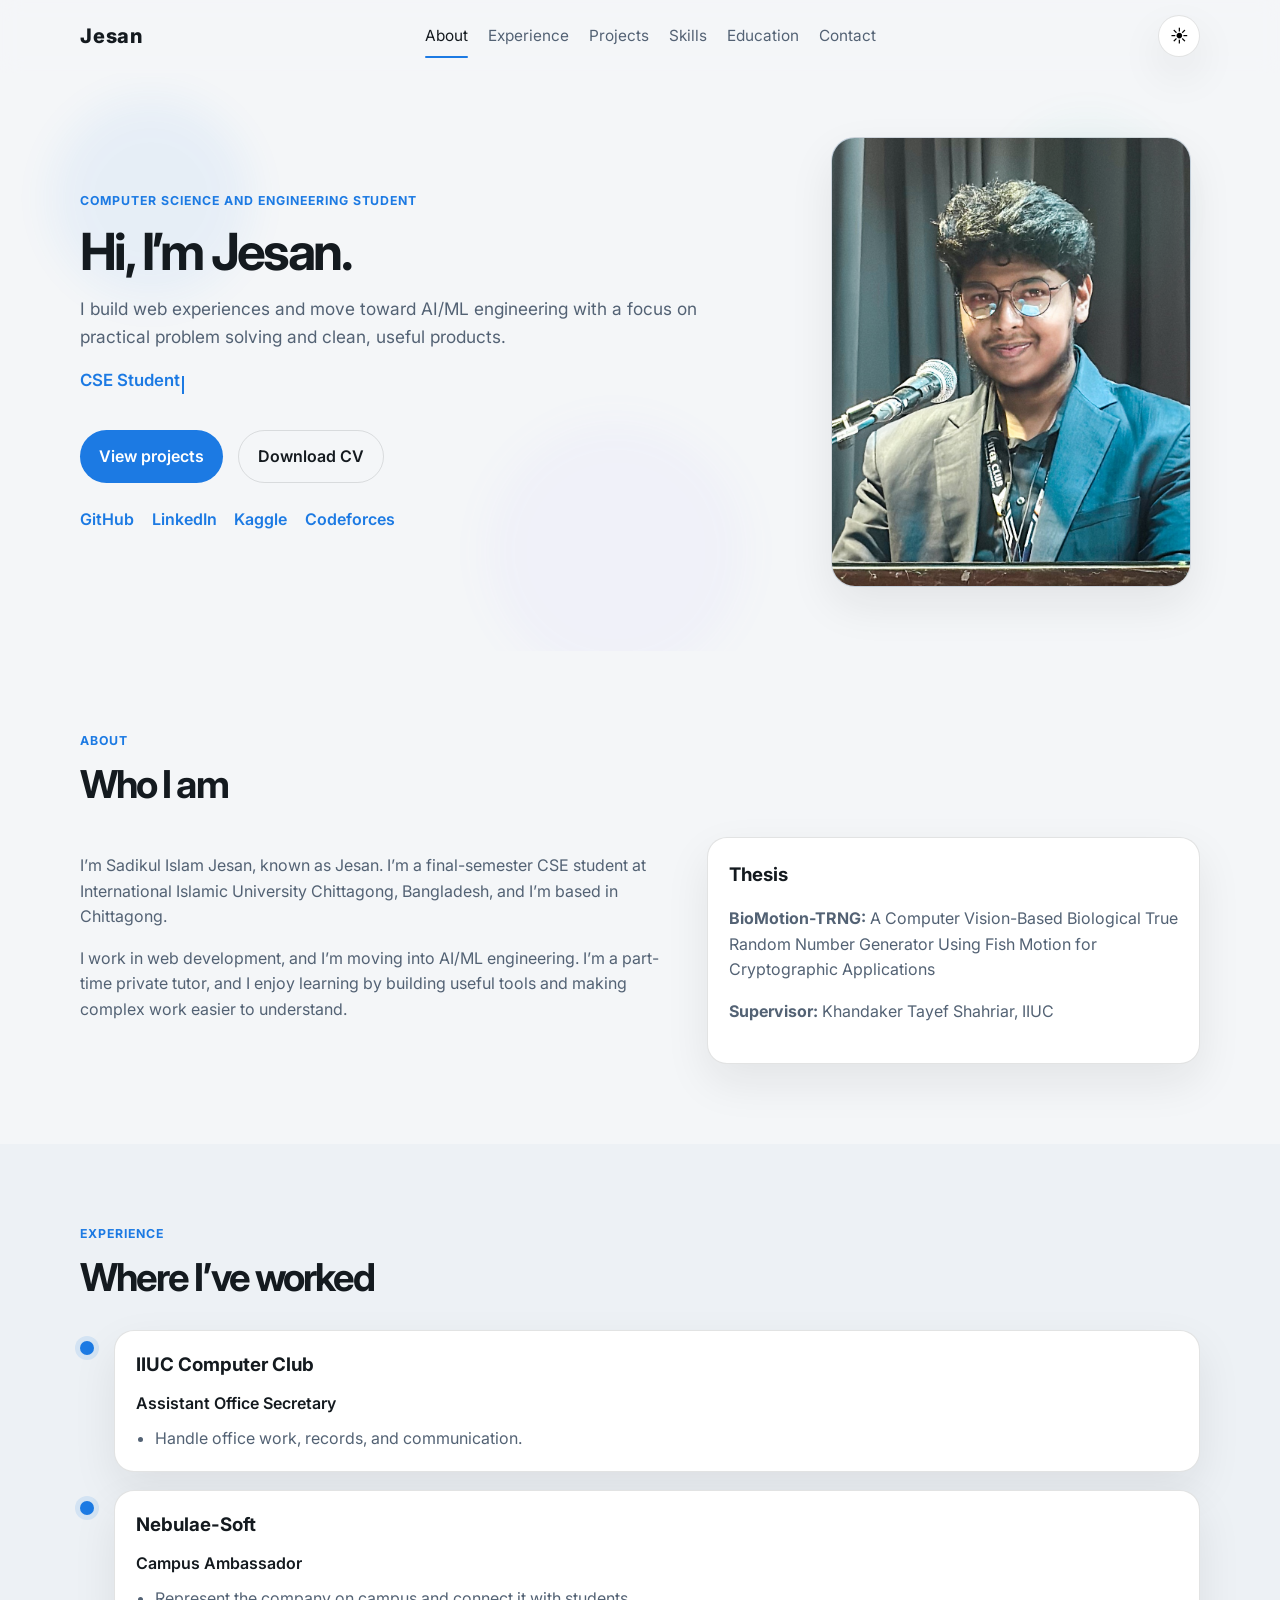
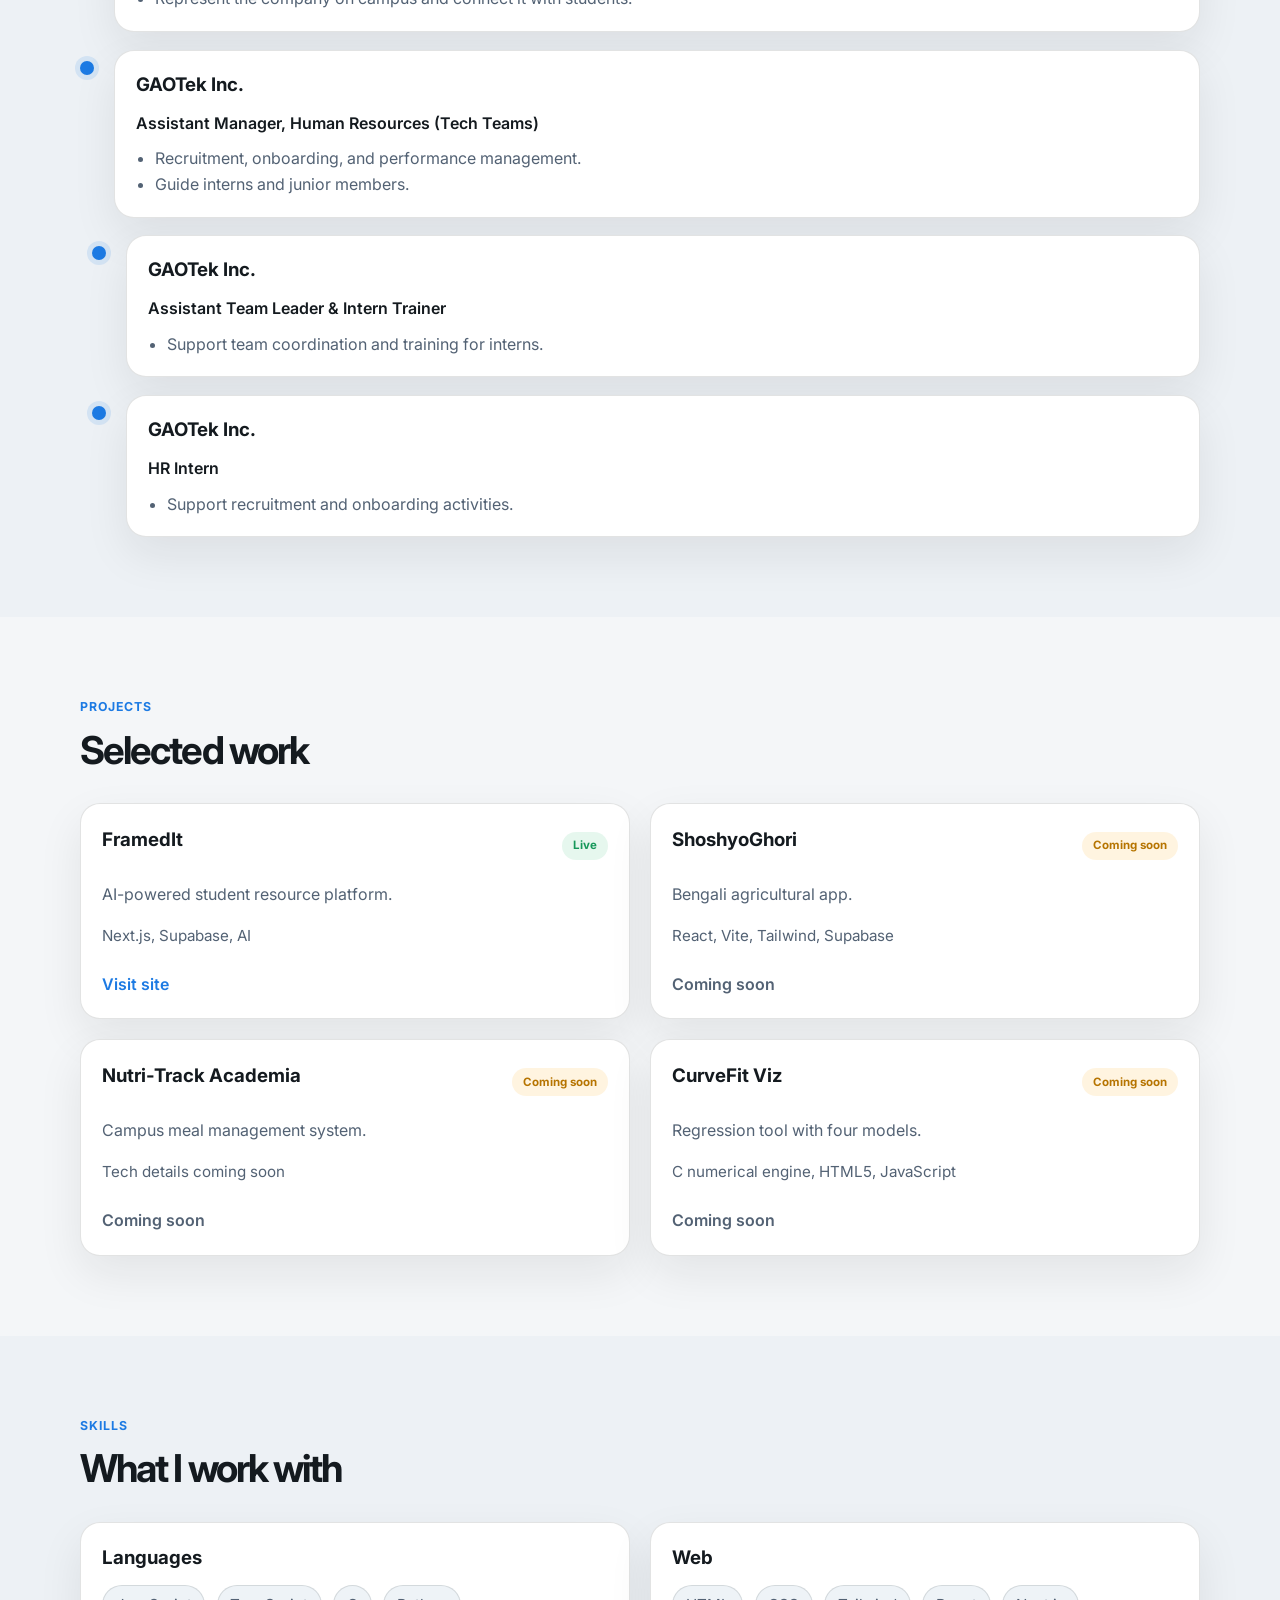
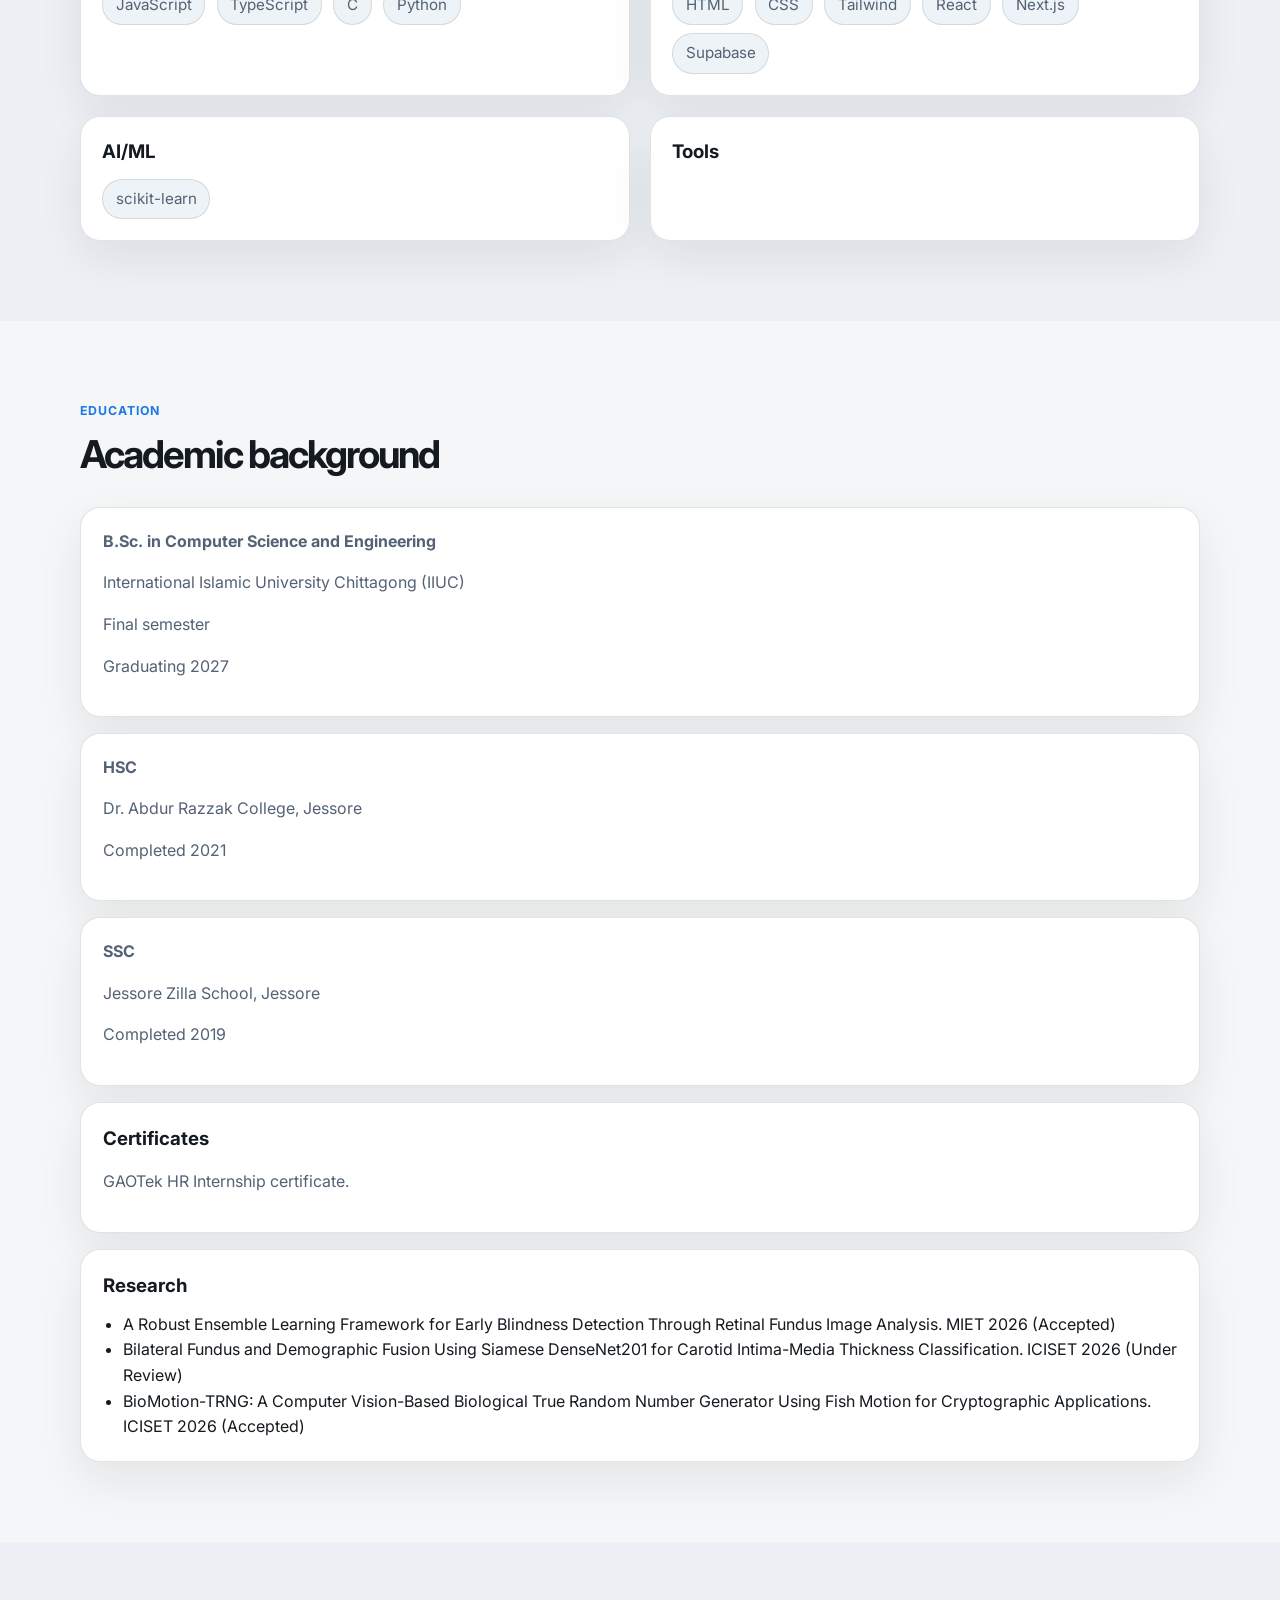
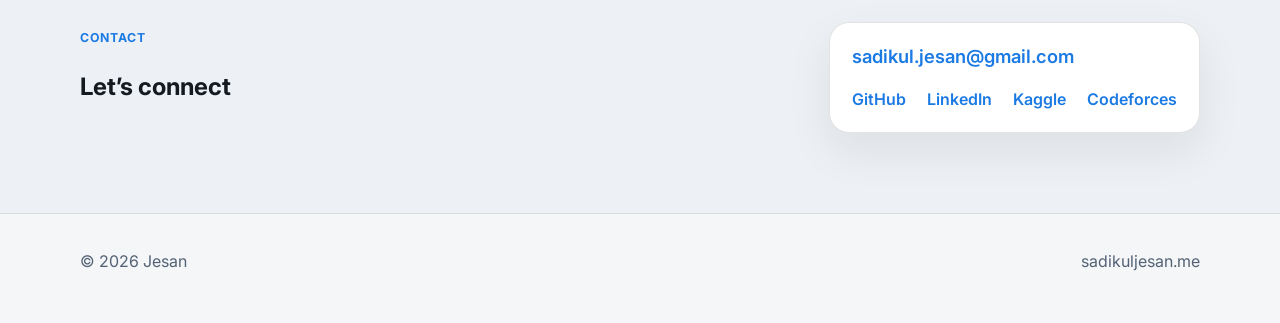
==== index.html @ a3da0c83 "Add animated personal portfolio Co-authored-by: Copilot <223556219+Copilot@users.noreply.github.com>" ====
<!DOCTYPE html>
<html lang="en">
  <head>
    <meta charset="UTF-8" />
    <meta name="viewport" content="width=device-width, initial-scale=1.0" />
    <title>Jesan | Portfolio</title>
    <meta
      name="description"
      content="Jesan is a final-semester Computer Science and Engineering student from IIUC, Bangladesh, focused on web development and AI/ML engineering."
    />
    <meta property="og:title" content="Jesan | Portfolio" />
    <meta
      property="og:description"
      content="Portfolio website for Jesan, a CSE student and aspiring AI/ML engineer."
    />
    <meta property="og:type" content="website" />
    <meta property="og:image" content="assets/profile.jpg" />
    <link rel="preconnect" href="https://fonts.googleapis.com" />
    <link rel="preconnect" href="https://fonts.gstatic.com" crossorigin />
    <link
      href="https://fonts.googleapis.com/css2?family=Inter:wght@400;500;600;700;800&display=swap"
      rel="stylesheet"
    />
    <link rel="stylesheet" href="styles.css" />
  </head>
  <body>
    <header class="site-header">
      <div class="container nav-wrap">
        <a class="brand" href="#hero" aria-label="Jesan home">Jesan</a>
        <nav class="site-nav" aria-label="Main navigation">
          <a class="nav-link" href="#about">About</a>
          <a class="nav-link" href="#experience">Experience</a>
          <a class="nav-link" href="#projects">Projects</a>
          <a class="nav-link" href="#skills">Skills</a>
          <a class="nav-link" href="#education">Education</a>
          <a class="nav-link" href="#contact">Contact</a>
        </nav>
        <button class="theme-toggle" type="button" aria-label="Toggle dark mode">
          <span class="toggle-icon" aria-hidden="true">☀️</span>
        </button>
      </div>
    </header>

    <main>
      <section id="hero" class="hero section reveal-section">
        <div class="floating-orb orb-1" aria-hidden="true"></div>
        <div class="floating-orb orb-2" aria-hidden="true"></div>
        <div class="floating-orb orb-3" aria-hidden="true"></div>
        <div class="container hero-grid">
          <div class="hero-copy reveal">
            <p class="eyebrow">Computer Science and Engineering Student</p>
            <h1 class="hero-name">Hi, I’m Jesan.</h1>
            <p class="intro">
              I build web experiences and move toward AI/ML engineering with a focus on
              practical problem solving and clean, useful products.
            </p>
            <p class="tagline" aria-live="polite">
              <span class="typing-text"></span>
            </p>
            <div class="hero-actions">
              <a class="button primary" href="#projects">View projects</a>
              <a class="button secondary" href="assets/cv.pdf" target="_blank" rel="noreferrer">Download CV</a>
            </div>
            <ul class="social-links" aria-label="Social media links">
              <li><a href="https://github.com/SJesan" target="_blank" rel="noreferrer">GitHub</a></li>
              <li><a href="https://linkedin.com/in/sadikul-islam-jesan" target="_blank" rel="noreferrer">LinkedIn</a></li>
              <li><a href="https://kaggle.com/sjesan" target="_blank" rel="noreferrer">Kaggle</a></li>
              <li><a href="https://codeforces.com/profile/Sadikul_Jesan" target="_blank" rel="noreferrer">Codeforces</a></li>
            </ul>
          </div>

          <div class="hero-visual">
            <div class="photo-frame">
              <img src="assets/profile.jpg" alt="Portrait of Jesan" />
            </div>
          </div>
        </div>
      </section>

      <section id="about" class="section reveal-section">
        <div class="container">
          <div class="section-heading reveal">
            <p class="eyebrow">About</p>
            <h2>Who I am</h2>
          </div>

          <div class="about-grid reveal">
            <div>
              <p>
                I’m Sadikul Islam Jesan, known as Jesan. I’m a final-semester CSE student at
                International Islamic University Chittagong, Bangladesh, and I’m based in
                Chittagong.
              </p>
              <p>
                I work in web development, and I’m moving into AI/ML engineering. I’m a
                part-time private tutor, and I enjoy learning by building useful tools and
                making complex work easier to understand.
              </p>
            </div>

            <div class="info-card">
              <h3>Thesis</h3>
              <p>
                <strong>BioMotion-TRNG:</strong> A Computer Vision-Based Biological True Random
                Number Generator Using Fish Motion for Cryptographic Applications
              </p>
              <p>
                <strong>Supervisor:</strong> Khandaker Tayef Shahriar, IIUC
              </p>
            </div>
          </div>
        </div>
      </section>

      <section id="experience" class="section alt-section reveal-section">
        <div class="container">
          <div class="section-heading reveal">
            <p class="eyebrow">Experience</p>
            <h2>Where I’ve worked</h2>
          </div>

          <div class="timeline reveal">
            <article class="timeline-item reveal-card">
              <div class="timeline-bullet" aria-hidden="true"></div>
              <div class="timeline-content">
                <h3>IIUC Computer Club</h3>
                <p class="role">Assistant Office Secretary</p>
                <ul>
                  <li>Handle office work, records, and communication.</li>
                </ul>
              </div>
            </article>

            <article class="timeline-item reveal-card">
              <div class="timeline-bullet" aria-hidden="true"></div>
              <div class="timeline-content">
                <h3>Nebulae-Soft</h3>
                <p class="role">Campus Ambassador</p>
                <ul>
                  <li>Represent the company on campus and connect it with students.</li>
                </ul>
              </div>
            </article>

            <article class="timeline-item reveal-card">
              <div class="timeline-bullet" aria-hidden="true"></div>
              <div class="timeline-content">
                <h3>GAOTek Inc.</h3>
                <p class="role">Assistant Manager, Human Resources (Tech Teams)</p>
                <ul>
                  <li>Recruitment, onboarding, and performance management.</li>
                  <li>Guide interns and junior members.</li>
                </ul>
              </div>
            </article>

            <article class="timeline-item smaller-margin reveal-card">
              <div class="timeline-bullet" aria-hidden="true"></div>
              <div class="timeline-content">
                <h3>GAOTek Inc.</h3>
                <p class="role">Assistant Team Leader &amp; Intern Trainer</p>
                <ul>
                  <li>Support team coordination and training for interns.</li>
                </ul>
              </div>
            </article>

            <article class="timeline-item smaller-margin reveal-card">
              <div class="timeline-bullet" aria-hidden="true"></div>
              <div class="timeline-content">
                <h3>GAOTek Inc.</h3>
                <p class="role">HR Intern</p>
                <ul>
                  <li>Support recruitment and onboarding activities.</li>
                </ul>
              </div>
            </article>
          </div>
        </div>
      </section>

      <section id="projects" class="section reveal-section">
        <div class="container">
          <div class="section-heading reveal">
            <p class="eyebrow">Projects</p>
            <h2>Selected work</h2>
          </div>

          <div class="project-grid reveal">
            <article class="project-card reveal-card">
              <div class="project-header">
                <h3>FramedIt</h3>
                <span class="status live">Live</span>
              </div>
              <p>AI-powered student resource platform.</p>
              <p class="project-tech">Next.js, Supabase, AI</p>
              <a class="project-link" href="https://framedit.tech" target="_blank" rel="noreferrer">Visit site</a>
            </article>

            <article class="project-card reveal-card">
              <div class="project-header">
                <h3>ShoshyoGhori</h3>
                <span class="status coming">Coming soon</span>
              </div>
              <p>Bengali agricultural app.</p>
              <p class="project-tech">React, Vite, Tailwind, Supabase</p>
              <span class="project-link muted">Coming soon</span>
            </article>

            <article class="project-card reveal-card">
              <div class="project-header">
                <h3>Nutri-Track Academia</h3>
                <span class="status coming">Coming soon</span>
              </div>
              <p>Campus meal management system.</p>
              <p class="project-tech">Tech details coming soon</p>
              <span class="project-link muted">Coming soon</span>
            </article>

            <article class="project-card reveal-card">
              <div class="project-header">
                <h3>CurveFit Viz</h3>
                <span class="status coming">Coming soon</span>
              </div>
              <p>Regression tool with four models.</p>
              <p class="project-tech">C numerical engine, HTML5, JavaScript</p>
              <span class="project-link muted">Coming soon</span>
            </article>
          </div>
        </div>
      </section>

      <section id="skills" class="section alt-section reveal-section">
        <div class="container">
          <div class="section-heading reveal">
            <p class="eyebrow">Skills</p>
            <h2>What I work with</h2>
          </div>

          <div class="skills-grid reveal">
            <div class="skill-group reveal-card">
              <h3>Languages</h3>
              <ul>
                <li class="skill-tag">JavaScript</li>
                <li class="skill-tag">TypeScript</li>
                <li class="skill-tag">C</li>
                <li class="skill-tag">Python</li>
              </ul>
            </div>

            <div class="skill-group reveal-card">
              <h3>Web</h3>
              <ul>
                <li class="skill-tag">HTML</li>
                <li class="skill-tag">CSS</li>
                <li class="skill-tag">Tailwind</li>
                <li class="skill-tag">React</li>
                <li class="skill-tag">Next.js</li>
                <li class="skill-tag">Supabase</li>
              </ul>
            </div>

            <div class="skill-group reveal-card">
              <h3>AI/ML</h3>
              <ul>
                <li class="skill-tag">scikit-learn</li>
                <li class="skill-tag">Gemini API</li>
                <li class="skill-tag">Jupyter</li>
              </ul>
            </div>

            <div class="skill-group reveal-card">
              <h3>Tools</h3>
              <ul>
                <li class="skill-tag">Git</li>
                <li class="skill-tag">GitHub</li>
                <li class="skill-tag">VS Code</li>
                <li class="skill-tag">Cisco Packet Tracer</li>
              </ul>
            </div>
          </div>
        </div>
      </section>

      <section id="education" class="section reveal-section">
        <div class="container">
          <div class="section-heading reveal">
            <p class="eyebrow">Education</p>
            <h2>Academic background</h2>
          </div>

          <div class="education-stack reveal">
            <div class="education-card reveal-card">
              <p class="degree">B.Sc. in Computer Science and Engineering</p>
              <p>International Islamic University Chittagong (IIUC)</p>
              <p>Final semester</p>
              <p>Graduating 2027</p>
            </div>

            <div class="education-card reveal-card">
              <p class="degree">HSC</p>
              <p>Dr. Abdur Razzak College, Jessore</p>
              <p>Completed 2021</p>
            </div>

            <div class="education-card reveal-card">
              <p class="degree">SSC</p>
              <p>Jessore Zilla School, Jessore</p>
              <p>Completed 2019</p>
            </div>

            <div class="education-card reveal-card">
              <h3>Certificates</h3>
              <p>GAOTek HR Internship certificate.</p>
            </div>

            <div class="education-card reveal-card">
              <h3>Research</h3>
              <ul class="research-list">
                <li>A Robust Ensemble Learning Framework for Early Blindness Detection Through Retinal Fundus Image Analysis. MIET 2026 (Accepted)</li>
                <li>Bilateral Fundus and Demographic Fusion Using Siamese DenseNet201 for Carotid Intima-Media Thickness Classification. ICISET 2026 (Under Review)</li>
                <li>BioMotion-TRNG: A Computer Vision-Based Biological True Random Number Generator Using Fish Motion for Cryptographic Applications. ICISET 2026 (Accepted)</li>
              </ul>
            </div>
          </div>
        </div>
      </section>

      <section id="contact" class="section contact-section alt-section reveal-section">
        <div class="container contact-wrap reveal">
          <div>
            <p class="eyebrow">Contact</p>
            <h2>Let’s connect</h2>
          </div>

          <div class="contact-box reveal-card">
            <a href="mailto:sadikul.jesan@gmail.com">sadikul.jesan@gmail.com</a>
            <div class="contact-links">
              <a href="https://github.com/SJesan" target="_blank" rel="noreferrer">GitHub</a>
              <a href="https://linkedin.com/in/sadikul-islam-jesan" target="_blank" rel="noreferrer">LinkedIn</a>
              <a href="https://kaggle.com/sjesan" target="_blank" rel="noreferrer">Kaggle</a>
              <a href="https://codeforces.com/profile/Sadikul_Jesan" target="_blank" rel="noreferrer">Codeforces</a>
            </div>
          </div>
        </div>
      </section>
    </main>

    <footer class="site-footer">
      <div class="container footer-wrap">
        <p>© <span id="year"></span> Jesan</p>
        <a href="https://sadikuljesan.me" target="_blank" rel="noreferrer">sadikuljesan.me</a>
      </div>
    </footer>

    <script src="script.js"></script>
  </body>
</html>
---- styles.css ----
:root {
  color-scheme: light;
  --bg: #f4f6f8;
  --bg-alt: #edf1f5;
  --panel: #ffffff;
  --panel-strong: #eef3f7;
  --text: #141a1f;
  --muted: #536274;
  --border: rgba(20, 26, 31, 0.12);
  --accent: #1c7ae3;
  --accent-strong: #1458b5;
  --shadow: 0 18px 45px rgba(20, 26, 31, 0.08);
}

body.dark {
  color-scheme: dark;
  --bg: #0d1117;
  --bg-alt: #121a24;
  --panel: #141d2a;
  --panel-strong: #1a2635;
  --text: #edf3f8;
  --muted: #9aa8b7;
  --border: rgba(237, 243, 248, 0.1);
  --accent: #7ab6ff;
  --accent-strong: #9ac8ff;
  --shadow: 0 20px 45px rgba(0, 0, 0, 0.32);
}

* {
  box-sizing: border-box;
}

html {
  scroll-behavior: smooth;
}

body {
  margin: 0;
  font-family: "Inter", sans-serif;
  background: var(--bg);
  color: var(--text);
  line-height: 1.6;
  opacity: 0;
  transition: background-color 0.25s ease, color 0.25s ease, opacity 0.4s ease;
}

body.loaded {
  opacity: 1;
}

a {
  color: inherit;
  text-decoration: none;
}

img {
  max-width: 100%;
  display: block;
}

button {
  font: inherit;
}

.container {
  width: min(1120px, calc(100% - 2rem));
  margin: 0 auto;
}

.section {
  padding: 5rem 0;
}

.alt-section {
  background: var(--bg-alt);
}

.site-header {
  position: sticky;
  top: 0;
  z-index: 20;
  background: rgba(244, 246, 248, 0.72);
  backdrop-filter: blur(10px);
  border-bottom: 1px solid transparent;
  transition: background-color 0.25s ease, box-shadow 0.25s ease, border-color 0.25s ease;
}

.site-header.scrolled {
  background: rgba(244, 246, 248, 0.85);
  border-color: var(--border);
  box-shadow: 0 10px 22px rgba(20, 26, 31, 0.06);
}

body.dark .site-header {
  background: rgba(13, 17, 23, 0.72);
}

body.dark .site-header.scrolled {
  background: rgba(13, 17, 23, 0.88);
  box-shadow: 0 10px 22px rgba(0, 0, 0, 0.2);
}

.nav-wrap {
  display: flex;
  align-items: center;
  justify-content: space-between;
  min-height: 72px;
  gap: 1rem;
}

.brand {
  font-size: 1.25rem;
  font-weight: 800;
  letter-spacing: 0.04em;
}

.site-nav {
  display: flex;
  align-items: center;
  gap: 1.25rem;
  font-size: 0.96rem;
  color: var(--muted);
}

.nav-link {
  position: relative;
  transition: color 0.2s ease, transform 0.2s ease;
}

.nav-link:hover,
.nav-link:focus-visible,
.nav-link.active {
  color: var(--text);
}

.nav-link.active::after {
  content: "";
  position: absolute;
  left: 0;
  right: 0;
  bottom: -0.6rem;
  height: 2px;
  background: var(--accent);
  border-radius: 999px;
}

.theme-toggle {
  width: 42px;
  height: 42px;
  border: 1px solid var(--border);
  background: var(--panel);
  border-radius: 50%;
  cursor: pointer;
  display: inline-flex;
  align-items: center;
  justify-content: center;
  box-shadow: var(--shadow);
}

.toggle-icon {
  font-size: 1.1rem;
}

.hero {
  position: relative;
  overflow: hidden;
  padding-top: 4rem;
  padding-bottom: 4rem;
}

.hero-grid {
  display: grid;
  grid-template-columns: 1.3fr 0.7fr;
  gap: 2.5rem;
  align-items: center;
}

.eyebrow {
  margin: 0 0 0.75rem;
  color: var(--accent);
  text-transform: uppercase;
  letter-spacing: 0.08em;
  font-weight: 700;
  font-size: 0.77rem;
}

.hero h1,
.section-heading h2 {
  margin: 0;
  line-height: 1.1;
}

.hero-name {
  font-size: clamp(2.6rem, 4vw, 4.8rem);
  letter-spacing: -0.05em;
  animation: fadeUp 0.7s ease both;
}

.intro {
  max-width: 42rem;
  margin-top: 1rem;
  margin-bottom: 0;
  font-size: 1.08rem;
  color: var(--muted);
  animation: fadeUp 0.7s ease 0.1s both;
}

.tagline {
  min-height: 2.2rem;
  margin: 1rem 0 0;
  font-size: 1.05rem;
  font-weight: 600;
  color: var(--accent);
  opacity: 0;
  animation: fadeUp 0.7s ease 0.2s both;
}

.typing-text {
  display: inline-block;
  min-width: 1px;
}

.typing-text::after {
  content: "";
  display: inline-block;
  width: 2px;
  height: 1.05em;
  margin-left: 0.15rem;
  vertical-align: bottom;
  background: var(--accent);
  animation: blink 0.8s steps(1) infinite;
}

.hero-actions {
  margin-top: 1.75rem;
  display: flex;
  flex-wrap: wrap;
  gap: 0.9rem;
}

.button {
  display: inline-flex;
  align-items: center;
  justify-content: center;
  min-height: 46px;
  padding: 0.8rem 1.2rem;
  border-radius: 999px;
  font-weight: 600;
  transition: transform 0.2s ease, background-color 0.2s ease, border-color 0.2s ease, box-shadow 0.2s ease;
}

.button:hover,
.button:focus-visible,
.project-link:hover,
.project-link:focus-visible,
.contact-box a:hover,
.contact-box a:focus-visible,
.social-links a:hover,
.social-links a:focus-visible,
.nav-link:hover,
.nav-link:focus-visible {
  transform: translateY(-1px);
}

.button.primary {
  background: var(--accent);
  color: #fff;
}

.button.primary:hover,
.button.primary:focus-visible {
  background: var(--accent-strong);
}

.button.secondary {
  background: transparent;
  border: 1px solid var(--border);
  color: var(--text);
}

.social-links {
  list-style: none;
  padding: 0;
  margin: 1.5rem 0 0;
  display: flex;
  flex-wrap: wrap;
  gap: 0.8rem 1.1rem;
  color: var(--muted);
}

.social-links a,
.contact-box a,
.contact-links a,
.project-link {
  color: var(--accent);
  font-weight: 600;
  transition: transform 0.2s ease, opacity 0.2s ease, color 0.2s ease;
}

.hero-visual {
  display: flex;
  justify-content: center;
}

.photo-frame {
  width: min(100%, 360px);
  aspect-ratio: 4 / 5;
  border-radius: 24px;
  background: linear-gradient(135deg, rgba(28, 122, 227, 0.12), rgba(28, 122, 227, 0.02));
  border: 1px solid var(--border);
  box-shadow: var(--shadow);
  overflow: hidden;
}

.photo-frame img {
  width: 100%;
  height: 100%;
  object-fit: cover;
}

.section-heading {
  margin-bottom: 2rem;
}

.section-heading h2 {
  font-size: clamp(2rem, 3vw, 3rem);
  letter-spacing: -0.05em;
}

.reveal,
.reveal-card,
.reveal-section {
  opacity: 0;
  transform: translateY(22px);
  transition: opacity 0.6s ease, transform 0.6s ease;
}

.reveal.visible,
.reveal-card.visible,
.reveal-section.visible {
  opacity: 1;
  transform: translateY(0);
}

.reveal-card {
  transition-delay: 0.06s;
}

.project-card.reveal-card {
  transition-delay: 0.1s;
}

.about-grid {
  display: grid;
  grid-template-columns: 1.1fr 0.9fr;
  gap: 1.5rem;
}

.about-grid p,
.info-card p,
.education-card p,
.project-card p,
.timeline-content li,
.skill-group li {
  color: var(--muted);
}

.info-card,
.education-card,
.project-card,
.skill-group,
.timeline-content,
.contact-box {
  background: var(--panel);
  border: 1px solid var(--border);
  border-radius: 20px;
  box-shadow: var(--shadow);
}

.info-card {
  padding: 1.4rem 1.3rem;
}

.info-card h3,
.education-card h3,
.skill-group h3,
.project-header h3,
.timeline-content h3 {
  margin-top: 0;
  margin-bottom: 0.7rem;
}

.timeline {
  display: grid;
  gap: 1.1rem;
}

.timeline-item {
  display: grid;
  grid-template-columns: 18px 1fr;
  gap: 1rem;
  align-items: flex-start;
}

.timeline-item.smaller-margin {
  margin-left: 0.75rem;
}

.timeline-bullet {
  width: 14px;
  height: 14px;
  border-radius: 50%;
  background: var(--accent);
  margin-top: 0.7rem;
  box-shadow: 0 0 0 5px rgba(28, 122, 227, 0.12);
}

.timeline-content {
  padding: 1.2rem 1.3rem;
}

.role {
  margin: 0 0 0.6rem;
  font-weight: 600;
  color: var(--text);
}

.timeline-content ul,
.research-list,
.skill-group ul {
  margin: 0;
  padding-left: 1.2rem;
}

.project-grid,
.skills-grid {
  display: grid;
  grid-template-columns: repeat(2, minmax(0, 1fr));
  gap: 1.25rem;
}

.project-card {
  padding: 1.3rem;
  transition: transform 0.25s ease, box-shadow 0.25s ease, border-color 0.25s ease;
}

.project-card:hover,
.project-card:focus-within {
  transform: translateY(-6px);
  box-shadow: 0 18px 36px rgba(20, 26, 31, 0.11);
}

.project-header {
  display: flex;
  align-items: center;
  justify-content: space-between;
  gap: 0.8rem;
}

.status {
  display: inline-flex;
  align-items: center;
  justify-content: center;
  min-height: 28px;
  padding: 0.25rem 0.7rem;
  border-radius: 999px;
  font-size: 0.72rem;
  font-weight: 700;
}

.status.live {
  background: rgba(48, 184, 119, 0.12);
  color: #16985a;
}

.status.coming {
  background: rgba(255, 165, 0, 0.12);
  color: #b67400;
}

.project-tech {
  margin: 0.75rem 0 1rem;
  font-size: 0.95rem;
}

.project-link,
.project-link.muted {
  display: inline-flex;
  margin-top: 0.5rem;
}

.project-link.muted {
  color: var(--muted);
}

.skill-group {
  padding: 1.3rem;
}

.skill-group ul {
  display: flex;
  flex-wrap: wrap;
  gap: 0.5rem 0.7rem;
  list-style: none;
  padding-left: 0;
}

.skill-group li {
  background: var(--panel-strong);
  border: 1px solid var(--border);
  border-radius: 999px;
  padding: 0.45rem 0.8rem;
  font-size: 0.95rem;
}

.skill-tag {
  opacity: 0;
  transform: translateY(12px) scale(0.98);
  transition: opacity 0.35s ease, transform 0.35s ease;
}

.skill-tag.visible {
  opacity: 1;
  transform: translateY(0) scale(1);
}

.education-stack {
  display: grid;
  gap: 1rem;
}

.education-card {
  padding: 1.3rem 1.4rem;
}

.degree {
  margin-top: 0;
  margin-bottom: 0.45rem;
  font-weight: 700;
  color: var(--text);
}

.contact-wrap {
  display: flex;
  align-items: center;
  justify-content: space-between;
  gap: 1.5rem;
  flex-wrap: wrap;
}

.contact-box {
  padding: 1.2rem 1.4rem;
  display: grid;
  gap: 1rem;
}

.contact-box > a {
  font-size: 1.15rem;
}

.contact-links {
  display: flex;
  flex-wrap: wrap;
  gap: 0.8rem 1.3rem;
}

.floating-orb {
  position: absolute;
  border-radius: 50%;
  filter: blur(20px);
  opacity: 0.35;
  pointer-events: none;
  animation: float 12s ease-in-out infinite alternate;
}

.orb-1 {
  width: 200px;
  height: 200px;
  background: rgba(28, 122, 227, 0.18);
  top: 25px;
  left: 4%;
}

.orb-2 {
  width: 180px;
  height: 180px;
  background: rgba(37, 182, 153, 0.14);
  right: 8%;
  top: 8%;
  animation-delay: 1.4s;
}

.orb-3 {
  width: 260px;
  height: 260px;
  background: rgba(142, 120, 255, 0.12);
  bottom: -30px;
  left: 38%;
  animation-delay: 0.8s;
}

.site-footer {
  border-top: 1px solid var(--border);
  padding: 1.2rem 0 2rem;
}

.footer-wrap {
  display: flex;
  justify-content: space-between;
  align-items: center;
  gap: 1rem;
  flex-wrap: wrap;
  color: var(--muted);
}

@keyframes fadeUp {
  from {
    opacity: 0;
    transform: translateY(16px);
  }
  to {
    opacity: 1;
    transform: translateY(0);
  }
}

@keyframes blink {
  0%,
  50% {
    opacity: 1;
  }
  50.01%,
  100% {
    opacity: 0;
  }
}

@keyframes float {
  0% {
    transform: translate3d(0, 0, 0) scale(1);
  }
  100% {
    transform: translate3d(0, -18px, 0) scale(1.08);
  }
}

@media (max-width: 900px) {
  .hero-grid,
  .about-grid,
  .project-grid,
  .skills-grid {
    grid-template-columns: 1fr;
  }

  .site-nav {
    display: none;
  }
}

@media (max-width: 640px) {
  .section {
    padding: 4rem 0;
  }

  .hero {
    padding-top: 3rem;
  }

  .hero-actions,
  .social-links,
  .contact-links,
  .footer-wrap {
    flex-direction: column;
    align-items: flex-start;
  }

  .button {
    width: 100%;
  }

  .nav-wrap {
    min-height: 64px;
  }

  .floating-orb {
    opacity: 0.18;
  }
}

@media (prefers-reduced-motion: reduce) {
  html {
    scroll-behavior: auto;
  }

  *,
  *::before,
  *::after {
    animation-duration: 0.01ms !important;
    animation-iteration-count: 1 !important;
    transition-duration: 0.01ms !important;
    scroll-behavior: auto !important;
  }

  body,
  .reveal,
  .reveal-card,
  .reveal-section,
  .skill-tag {
    opacity: 1 !important;
    transform: none !important;
  }
}
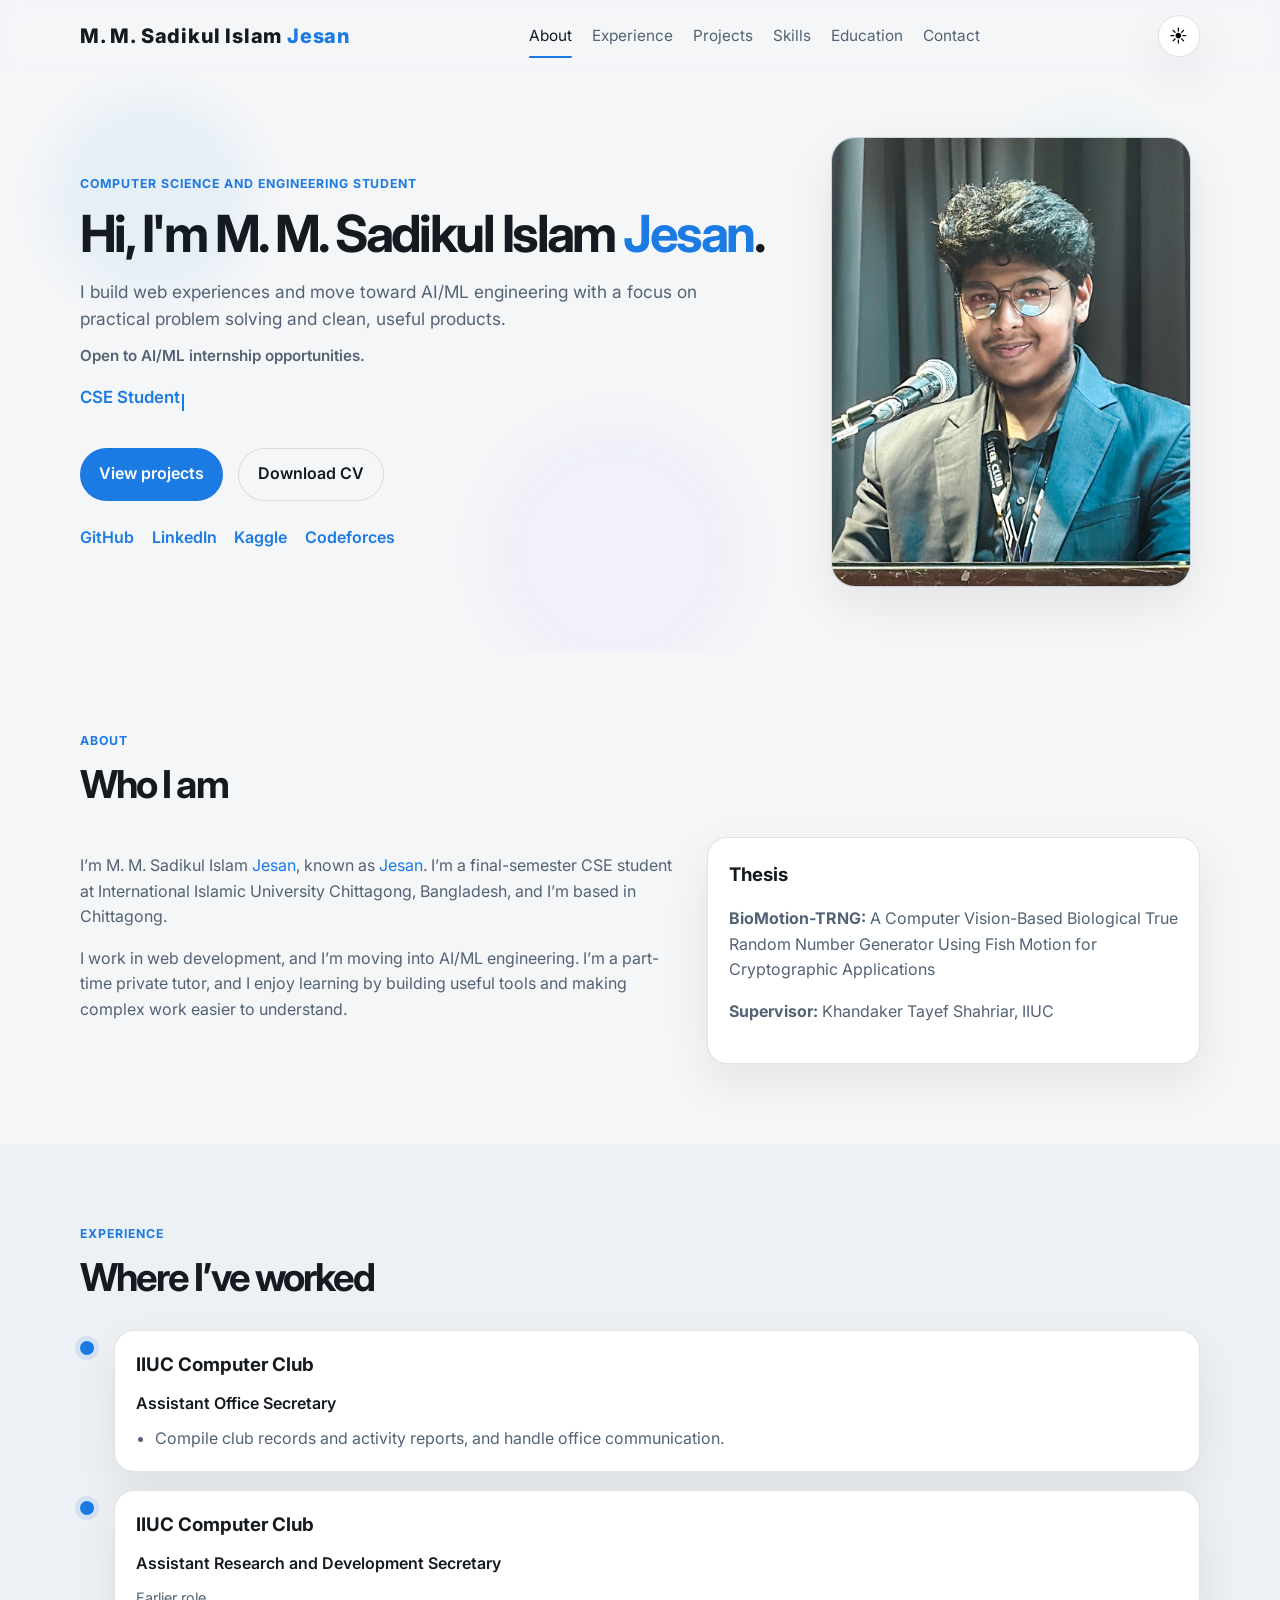
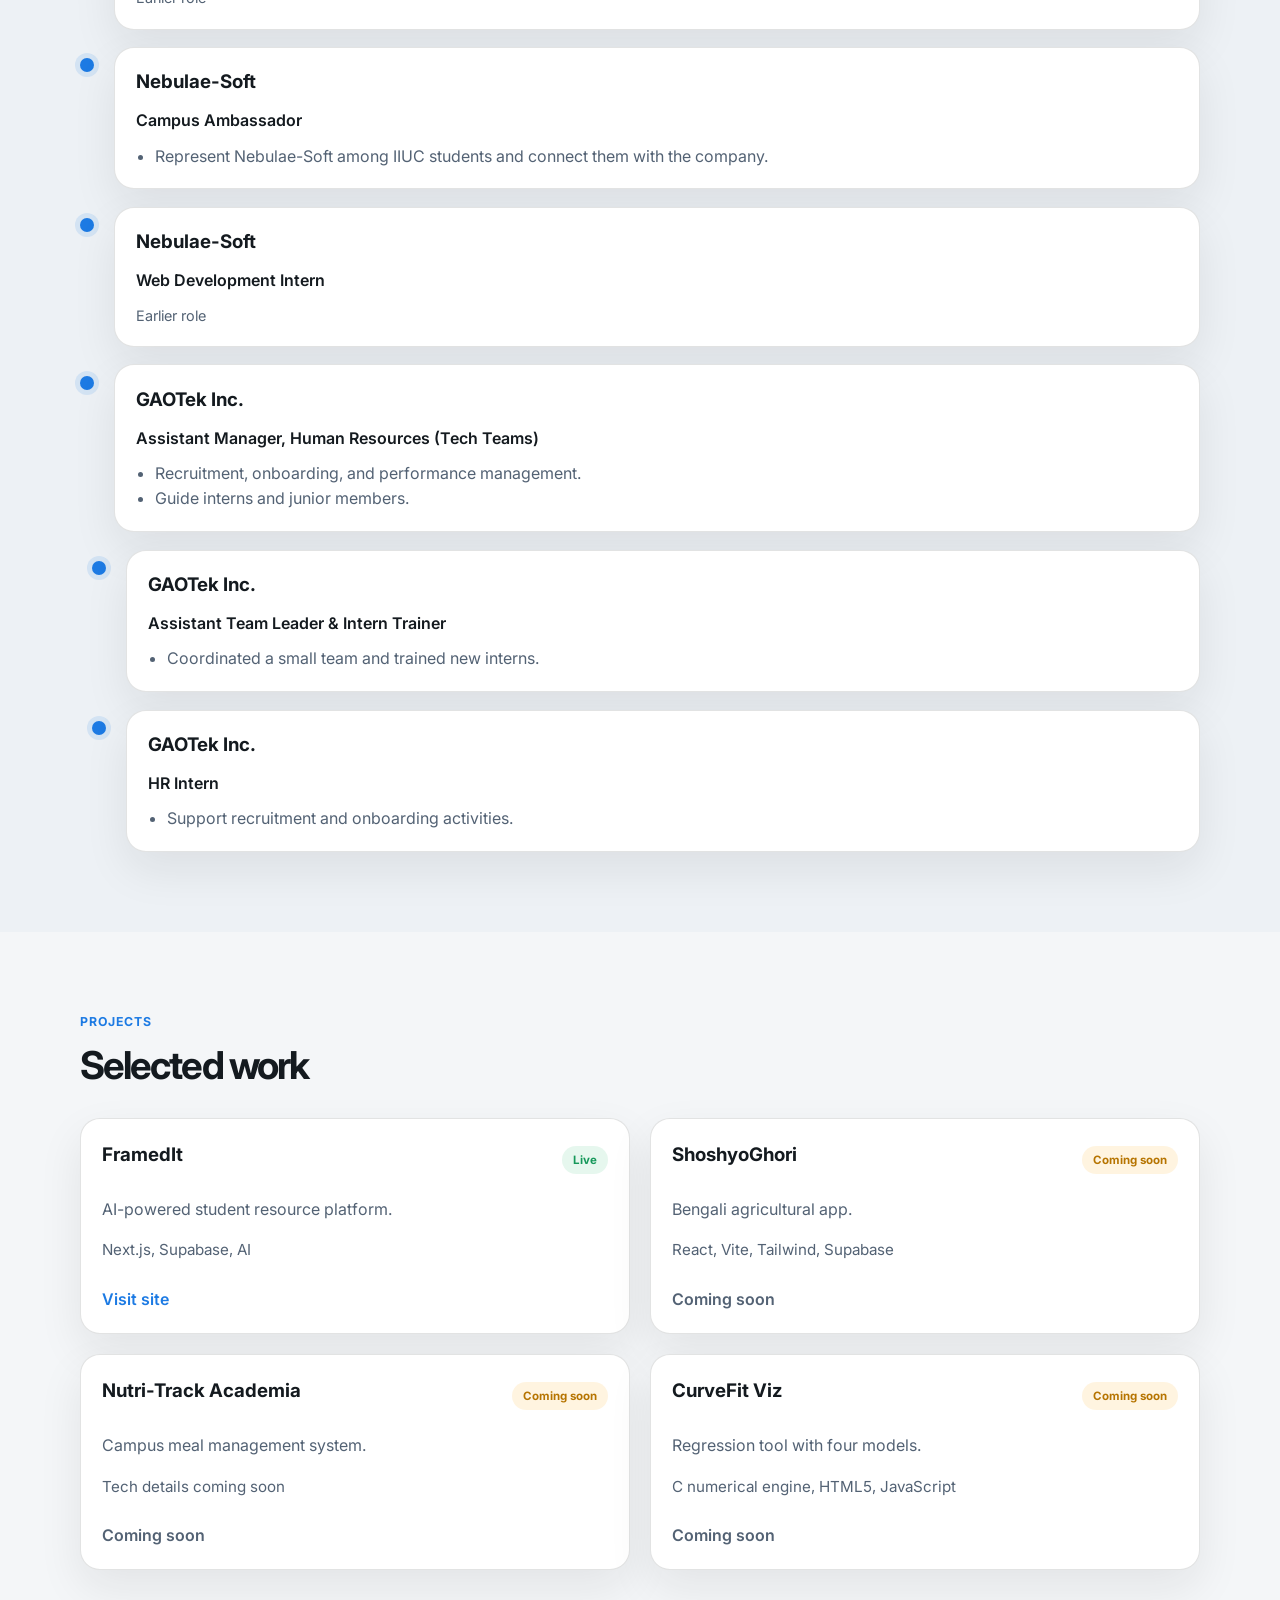
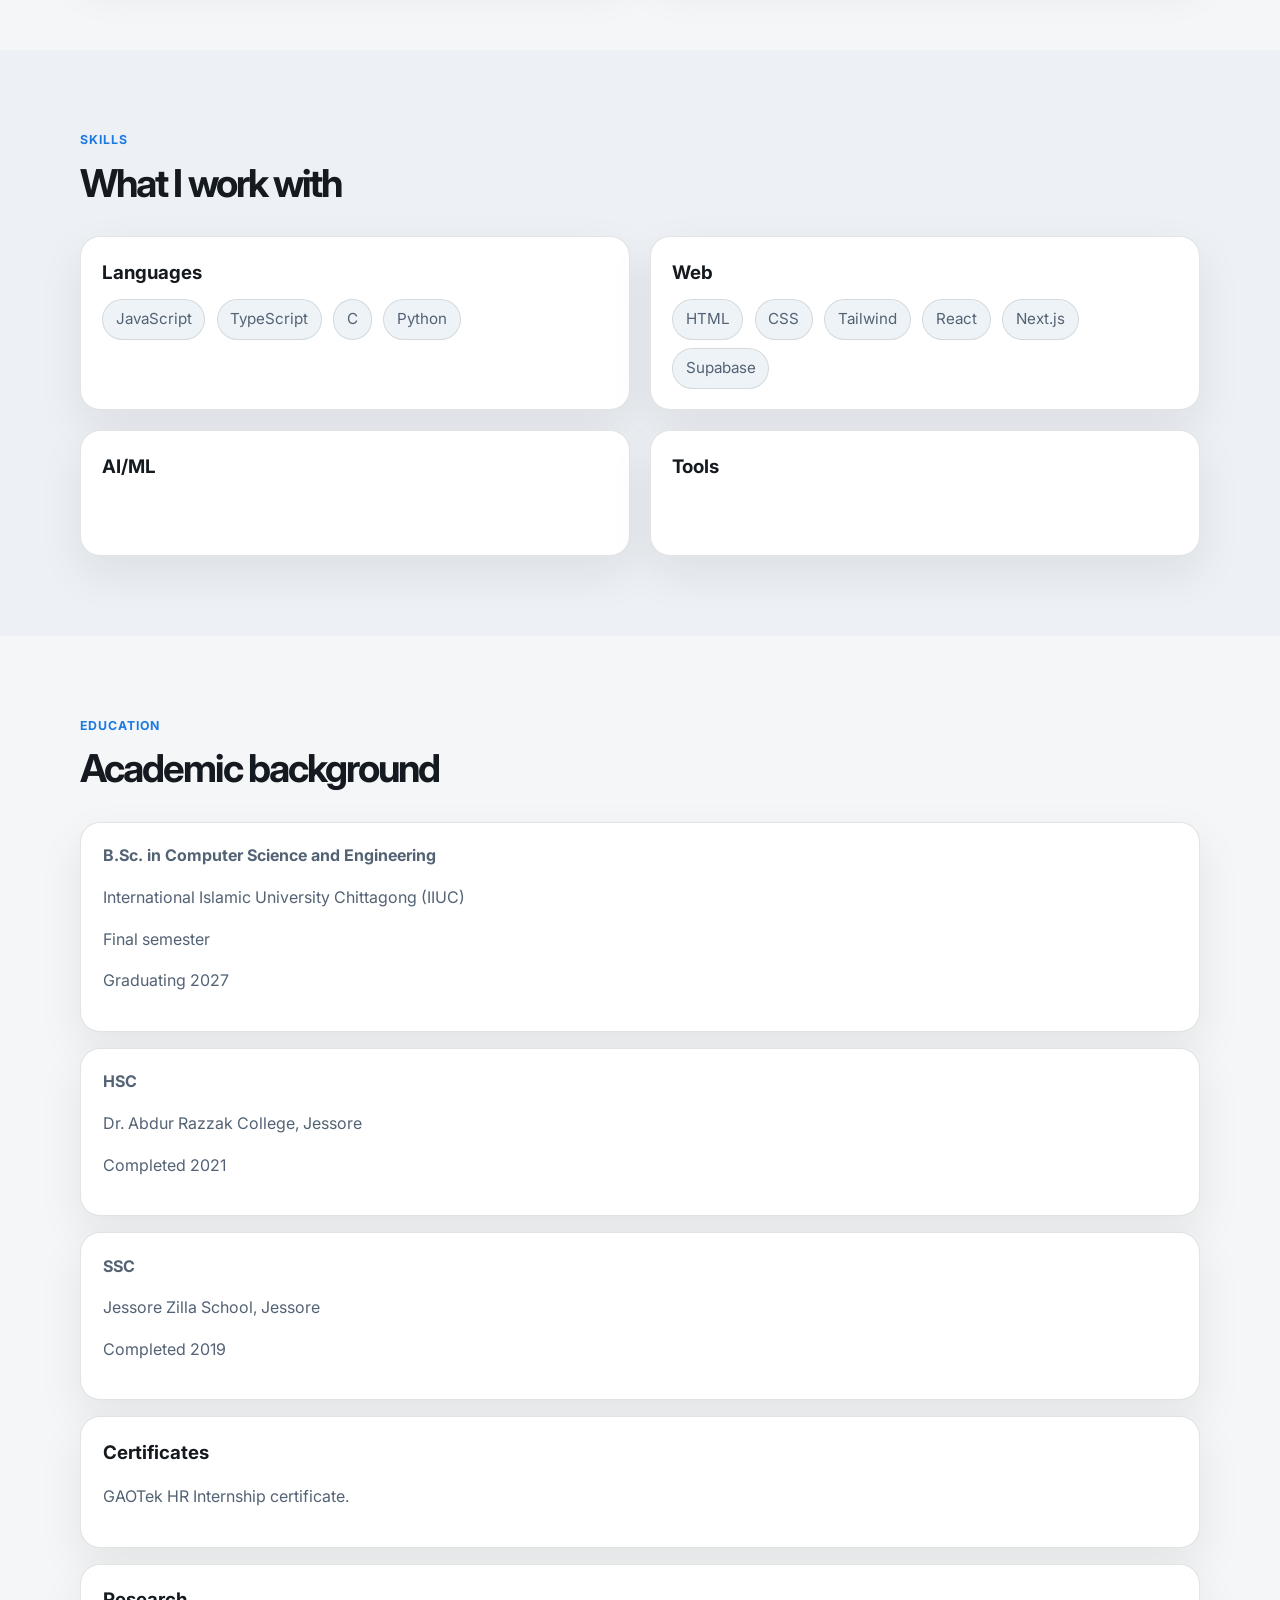
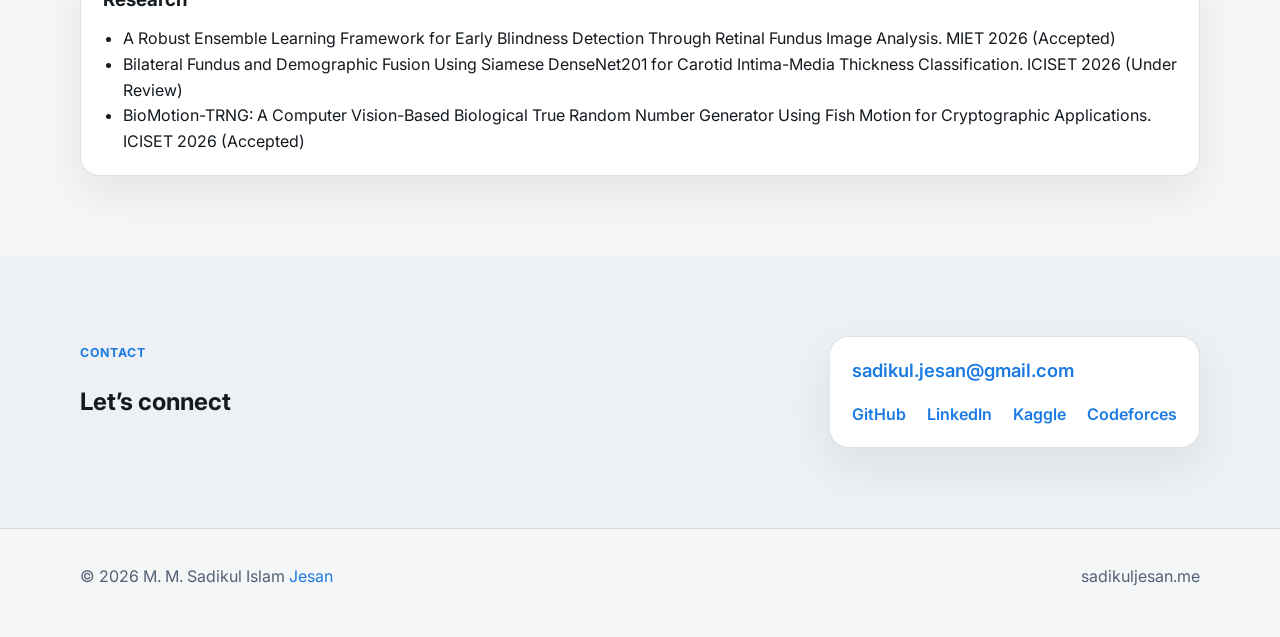
==== commit c939fb1b: "Update portfolio identity and navigation Co-authored-by: Copilot <223556219+Copilot@users.noreply.gi" ====
--- a/index.html
+++ b/index.html
@@ -3,18 +3,21 @@
   <head>
     <meta charset="UTF-8" />
     <meta name="viewport" content="width=device-width, initial-scale=1.0" />
-    <title>Jesan | Portfolio</title>
+    <title>M. M. Sadikul Islam Jesan | Portfolio</title>
     <meta
       name="description"
-      content="Jesan is a final-semester Computer Science and Engineering student from IIUC, Bangladesh, focused on web development and AI/ML engineering."
+      content="M. M. Sadikul Islam Jesan is a final-semester Computer Science and Engineering student from IIUC, Bangladesh, focused on web development and AI/ML engineering."
     />
-    <meta property="og:title" content="Jesan | Portfolio" />
+    <meta property="og:title" content="M. M. Sadikul Islam Jesan | Portfolio" />
     <meta
       property="og:description"
-      content="Portfolio website for Jesan, a CSE student and aspiring AI/ML engineer."
+      content="Portfolio website for M. M. Sadikul Islam Jesan, a CSE student and aspiring AI/ML engineer."
     />
     <meta property="og:type" content="website" />
-    <meta property="og:image" content="assets/profile.jpg" />
+    <meta property="og:image" content="https://sadikuljesan.me/assets/profile.jpg" />
+    <meta property="og:url" content="https://sadikuljesan.me/" />
+    <meta name="twitter:card" content="summary_large_image" />
+    <link rel="icon" type="image/svg+xml" href="favicon.svg" />
     <link rel="preconnect" href="https://fonts.googleapis.com" />
     <link rel="preconnect" href="https://fonts.gstatic.com" crossorigin />
     <link
@@ -26,7 +29,10 @@
   <body>
     <header class="site-header">
       <div class="container nav-wrap">
-        <a class="brand" href="#hero" aria-label="Jesan home">Jesan</a>
+        <a class="brand" href="#hero" aria-label="M. M. Sadikul Islam Jesan home">
+          <span class="brand-full">M. M. Sadikul Islam <span class="highlight">Jesan</span></span>
+          <span class="brand-short" aria-hidden="true">M. M. S. I. <span class="highlight">Jesan</span></span>
+        </a>
         <nav class="site-nav" aria-label="Main navigation">
           <a class="nav-link" href="#about">About</a>
           <a class="nav-link" href="#experience">Experience</a>
@@ -49,17 +55,18 @@
         <div class="container hero-grid">
           <div class="hero-copy reveal">
             <p class="eyebrow">Computer Science and Engineering Student</p>
-            <h1 class="hero-name">Hi, I’m Jesan.</h1>
+            <h1 class="hero-name">Hi, I'm M. M. Sadikul Islam <span class="highlight">Jesan</span>.</h1>
             <p class="intro">
               I build web experiences and move toward AI/ML engineering with a focus on
               practical problem solving and clean, useful products.
             </p>
+            <p class="opportunity-note">Open to AI/ML internship opportunities.</p>
             <p class="tagline" aria-live="polite">
               <span class="typing-text"></span>
             </p>
             <div class="hero-actions">
               <a class="button primary" href="#projects">View projects</a>
-              <a class="button secondary" href="assets/cv.pdf" target="_blank" rel="noreferrer">Download CV</a>
+              <a class="button secondary" href="https://sadikuljesan.me/assets/cv.pdf" target="_blank" rel="noreferrer">Download CV</a>
             </div>
             <ul class="social-links" aria-label="Social media links">
               <li><a href="https://github.com/SJesan" target="_blank" rel="noreferrer">GitHub</a></li>
@@ -71,7 +78,7 @@
 
           <div class="hero-visual">
             <div class="photo-frame">
-              <img src="assets/profile.jpg" alt="Portrait of Jesan" />
+              <img src="assets/profile.jpg" alt="Portrait of M. M. Sadikul Islam Jesan" />
             </div>
           </div>
         </div>
@@ -87,7 +94,8 @@
           <div class="about-grid reveal">
             <div>
               <p>
-                I’m Sadikul Islam Jesan, known as Jesan. I’m a final-semester CSE student at
+                I’m M. M. Sadikul Islam <span class="highlight">Jesan</span>, known as
+                <span class="highlight">Jesan</span>. I’m a final-semester CSE student at
                 International Islamic University Chittagong, Bangladesh, and I’m based in
                 Chittagong.
               </p>
@@ -126,8 +134,17 @@
                 <h3>IIUC Computer Club</h3>
                 <p class="role">Assistant Office Secretary</p>
                 <ul>
-                  <li>Handle office work, records, and communication.</li>
-                </ul>
+                  <li>Compile club records and activity reports, and handle office communication.</li>
+                </ul>
+              </div>
+            </article>
+
+            <article class="timeline-item reveal-card">
+              <div class="timeline-bullet" aria-hidden="true"></div>
+              <div class="timeline-content">
+                <h3>IIUC Computer Club</h3>
+                <p class="role">Assistant Research and Development Secretary</p>
+                <p class="role-note">Earlier role</p>
               </div>
             </article>
 
@@ -137,8 +154,17 @@
                 <h3>Nebulae-Soft</h3>
                 <p class="role">Campus Ambassador</p>
                 <ul>
-                  <li>Represent the company on campus and connect it with students.</li>
-                </ul>
+                  <li>Represent Nebulae-Soft among IIUC students and connect them with the company.</li>
+                </ul>
+              </div>
+            </article>
+
+            <article class="timeline-item reveal-card">
+              <div class="timeline-bullet" aria-hidden="true"></div>
+              <div class="timeline-content">
+                <h3>Nebulae-Soft</h3>
+                <p class="role">Web Development Intern</p>
+                <p class="role-note">Earlier role</p>
               </div>
             </article>
 
@@ -160,7 +186,7 @@
                 <h3>GAOTek Inc.</h3>
                 <p class="role">Assistant Team Leader &amp; Intern Trainer</p>
                 <ul>
-                  <li>Support team coordination and training for interns.</li>
+                  <li>Coordinated a small team and trained new interns.</li>
                 </ul>
               </div>
             </article>
@@ -334,7 +360,10 @@
           </div>
 
           <div class="contact-box reveal-card">
-            <a href="mailto:sadikul.jesan@gmail.com">sadikul.jesan@gmail.com</a>
+            <button class="copy-email" type="button" data-email="sadikul.jesan@gmail.com" aria-label="Copy email address">
+              <span>sadikul.jesan@gmail.com</span>
+              <span class="copy-status" role="status" aria-live="polite"></span>
+            </button>
             <div class="contact-links">
               <a href="https://github.com/SJesan" target="_blank" rel="noreferrer">GitHub</a>
               <a href="https://linkedin.com/in/sadikul-islam-jesan" target="_blank" rel="noreferrer">LinkedIn</a>
@@ -348,11 +377,15 @@
 
     <footer class="site-footer">
       <div class="container footer-wrap">
-        <p>© <span id="year"></span> Jesan</p>
+        <p>© <span id="year"></span> M. M. Sadikul Islam <span class="highlight">Jesan</span></p>
         <a href="https://sadikuljesan.me" target="_blank" rel="noreferrer">sadikuljesan.me</a>
       </div>
     </footer>
 
+    <button class="back-to-top" type="button" aria-label="Back to top" aria-hidden="true" tabindex="-1">
+      <span aria-hidden="true">↑</span>
+    </button>
+
     <script src="script.js"></script>
   </body>
 </html>
--- a/styles.css
+++ b/styles.css
@@ -112,6 +112,15 @@
   font-size: 1.25rem;
   font-weight: 800;
   letter-spacing: 0.04em;
+  white-space: nowrap;
+}
+
+.brand-short {
+  display: none;
+}
+
+.highlight {
+  color: var(--accent);
 }
 
 .site-nav {
@@ -203,6 +212,13 @@
   font-size: 1.08rem;
   color: var(--muted);
   animation: fadeUp 0.7s ease 0.1s both;
+}
+
+.opportunity-note {
+  margin: 0.7rem 0 0;
+  color: var(--muted);
+  font-size: 0.95rem;
+  font-weight: 600;
 }
 
 .tagline {
@@ -425,6 +441,12 @@
   color: var(--text);
 }
 
+.role-note {
+  margin: 0;
+  color: var(--muted);
+  font-size: 0.9rem;
+}
+
 .timeline-content ul,
 .research-list,
 .skill-group ul {
@@ -556,6 +578,33 @@
 
 .contact-box > a {
   font-size: 1.15rem;
+}
+
+.copy-email {
+  display: inline-flex;
+  flex-wrap: wrap;
+  align-items: baseline;
+  gap: 0.55rem;
+  padding: 0;
+  border: 0;
+  background: transparent;
+  color: var(--accent);
+  font: inherit;
+  font-size: 1.15rem;
+  font-weight: 600;
+  text-align: left;
+  cursor: pointer;
+}
+
+.copy-email:hover,
+.copy-email:focus-visible {
+  color: var(--accent-strong);
+}
+
+.copy-status {
+  color: var(--muted);
+  font-size: 0.8rem;
+  font-weight: 500;
 }
 
 .contact-links {
@@ -613,6 +662,32 @@
   color: var(--muted);
 }
 
+.back-to-top {
+  position: fixed;
+  right: 1.25rem;
+  bottom: 1.25rem;
+  z-index: 15;
+  width: 46px;
+  height: 46px;
+  border: 1px solid var(--border);
+  border-radius: 50%;
+  background: var(--panel);
+  color: var(--text);
+  box-shadow: var(--shadow);
+  font-size: 1.45rem;
+  cursor: pointer;
+  opacity: 0;
+  transform: translateY(10px);
+  pointer-events: none;
+  transition: opacity 0.2s ease, transform 0.2s ease, background-color 0.2s ease;
+}
+
+.back-to-top.visible {
+  opacity: 1;
+  transform: translateY(0);
+  pointer-events: auto;
+}
+
 @keyframes fadeUp {
   from {
     opacity: 0;
@@ -680,6 +755,14 @@
 
   .nav-wrap {
     min-height: 64px;
+  }
+
+  .brand-full {
+    display: none;
+  }
+
+  .brand-short {
+    display: inline;
   }
 
   .floating-orb {
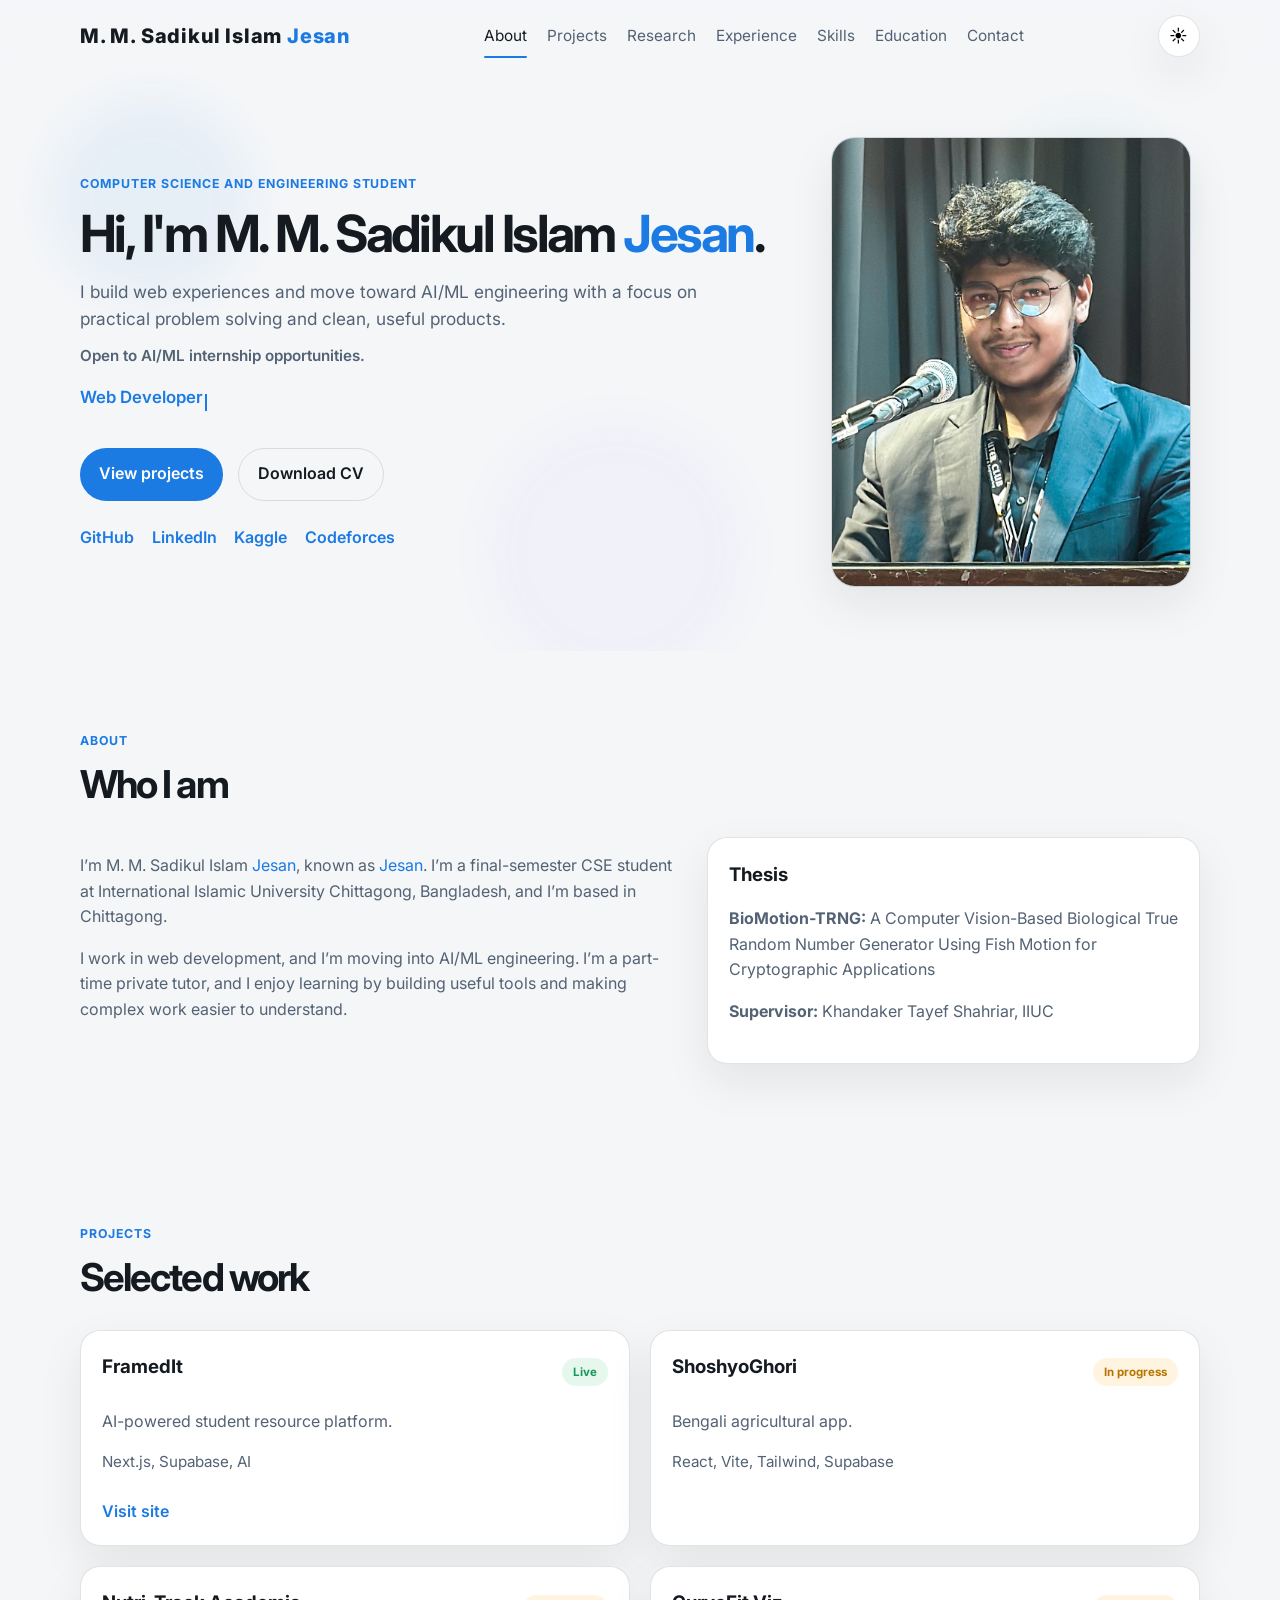
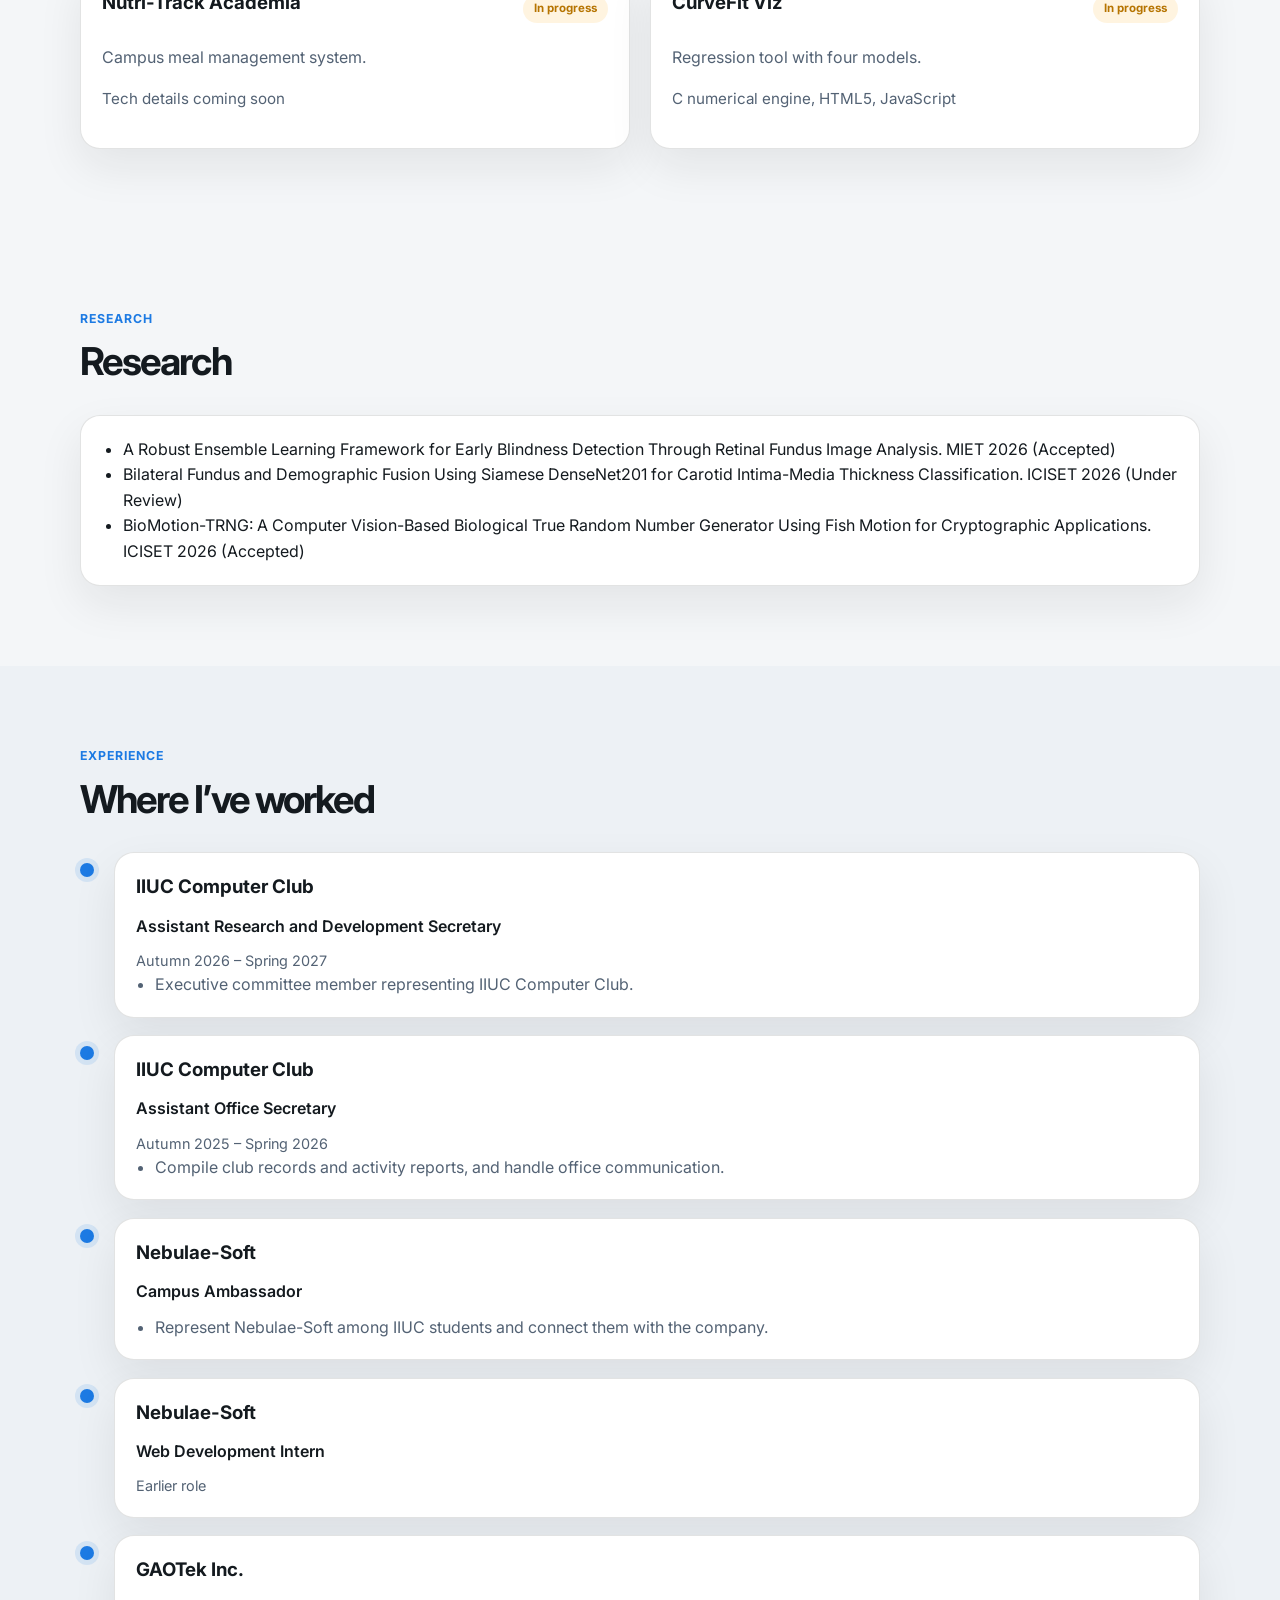
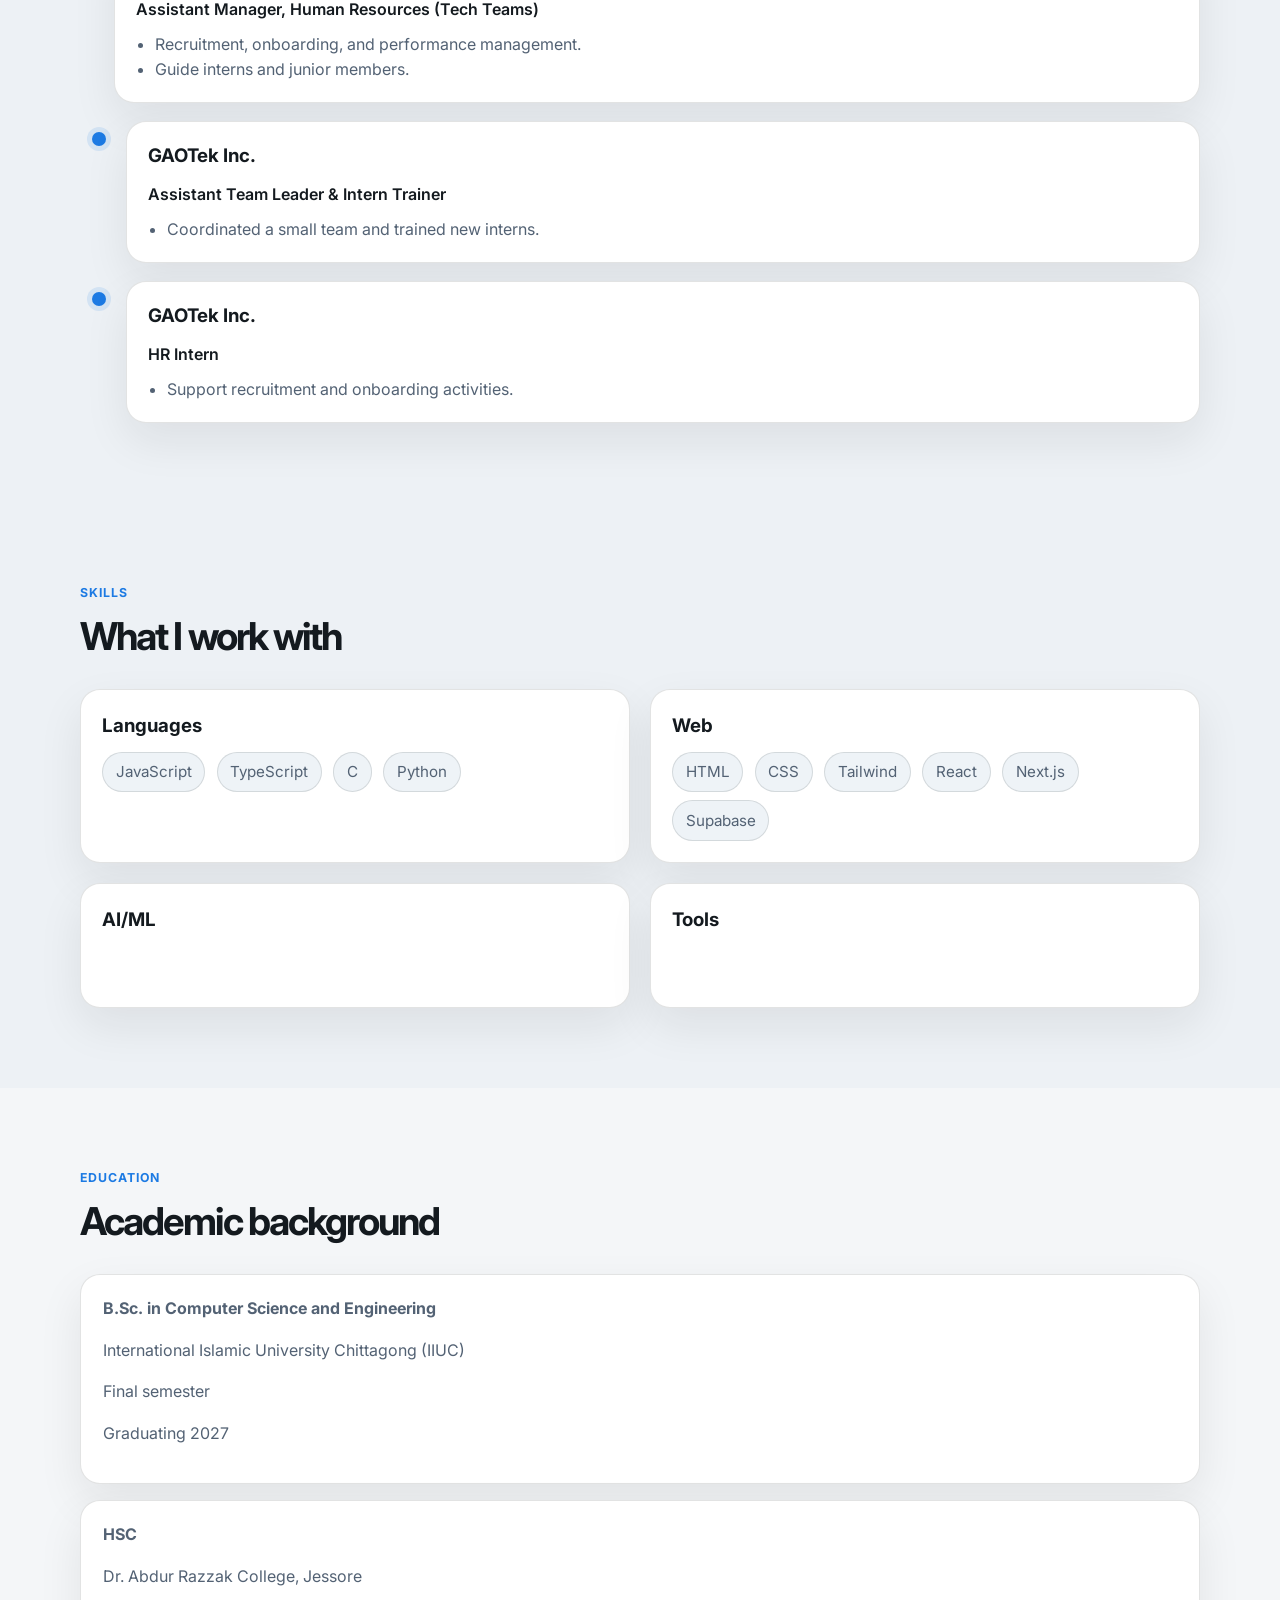
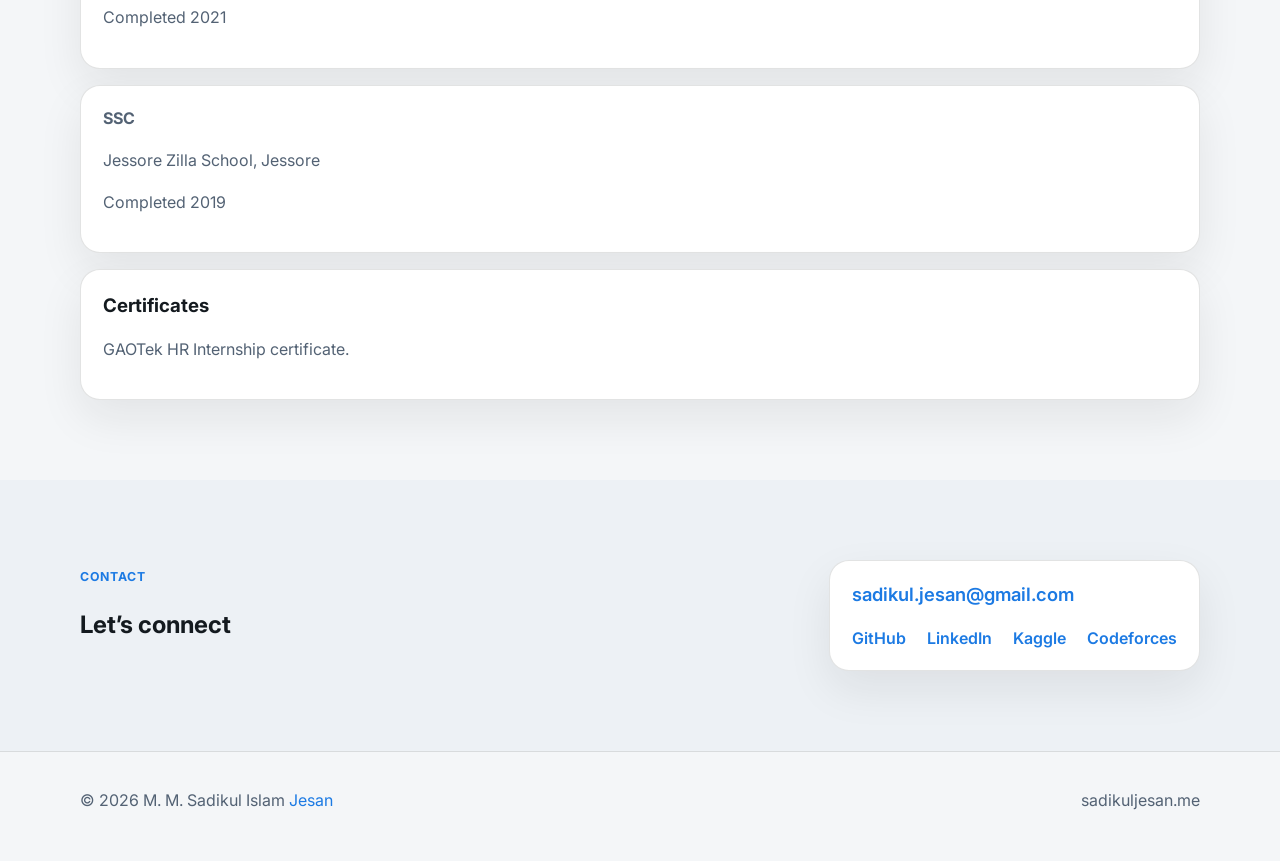
==== commit 6028b98d: "Reorder portfolio sections and update details Co-authored-by: Copilot <223556219+Copilot@users.norep" ====
--- a/index.html
+++ b/index.html
@@ -35,8 +35,9 @@
         </a>
         <nav class="site-nav" aria-label="Main navigation">
           <a class="nav-link" href="#about">About</a>
+          <a class="nav-link" href="#projects">Projects</a>
+          <a class="nav-link" href="#research">Research</a>
           <a class="nav-link" href="#experience">Experience</a>
-          <a class="nav-link" href="#projects">Projects</a>
           <a class="nav-link" href="#skills">Skills</a>
           <a class="nav-link" href="#education">Education</a>
           <a class="nav-link" href="#contact">Contact</a>
@@ -66,7 +67,7 @@
             </p>
             <div class="hero-actions">
               <a class="button primary" href="#projects">View projects</a>
-              <a class="button secondary" href="https://sadikuljesan.me/assets/cv.pdf" target="_blank" rel="noreferrer">Download CV</a>
+              <a class="button secondary" href="assets/cv.pdf" target="_blank" rel="noreferrer">Download CV</a>
             </div>
             <ul class="social-links" aria-label="Social media links">
               <li><a href="https://github.com/SJesan" target="_blank" rel="noreferrer">GitHub</a></li>
@@ -120,91 +121,6 @@
         </div>
       </section>
 
-      <section id="experience" class="section alt-section reveal-section">
-        <div class="container">
-          <div class="section-heading reveal">
-            <p class="eyebrow">Experience</p>
-            <h2>Where I’ve worked</h2>
-          </div>
-
-          <div class="timeline reveal">
-            <article class="timeline-item reveal-card">
-              <div class="timeline-bullet" aria-hidden="true"></div>
-              <div class="timeline-content">
-                <h3>IIUC Computer Club</h3>
-                <p class="role">Assistant Office Secretary</p>
-                <ul>
-                  <li>Compile club records and activity reports, and handle office communication.</li>
-                </ul>
-              </div>
-            </article>
-
-            <article class="timeline-item reveal-card">
-              <div class="timeline-bullet" aria-hidden="true"></div>
-              <div class="timeline-content">
-                <h3>IIUC Computer Club</h3>
-                <p class="role">Assistant Research and Development Secretary</p>
-                <p class="role-note">Earlier role</p>
-              </div>
-            </article>
-
-            <article class="timeline-item reveal-card">
-              <div class="timeline-bullet" aria-hidden="true"></div>
-              <div class="timeline-content">
-                <h3>Nebulae-Soft</h3>
-                <p class="role">Campus Ambassador</p>
-                <ul>
-                  <li>Represent Nebulae-Soft among IIUC students and connect them with the company.</li>
-                </ul>
-              </div>
-            </article>
-
-            <article class="timeline-item reveal-card">
-              <div class="timeline-bullet" aria-hidden="true"></div>
-              <div class="timeline-content">
-                <h3>Nebulae-Soft</h3>
-                <p class="role">Web Development Intern</p>
-                <p class="role-note">Earlier role</p>
-              </div>
-            </article>
-
-            <article class="timeline-item reveal-card">
-              <div class="timeline-bullet" aria-hidden="true"></div>
-              <div class="timeline-content">
-                <h3>GAOTek Inc.</h3>
-                <p class="role">Assistant Manager, Human Resources (Tech Teams)</p>
-                <ul>
-                  <li>Recruitment, onboarding, and performance management.</li>
-                  <li>Guide interns and junior members.</li>
-                </ul>
-              </div>
-            </article>
-
-            <article class="timeline-item smaller-margin reveal-card">
-              <div class="timeline-bullet" aria-hidden="true"></div>
-              <div class="timeline-content">
-                <h3>GAOTek Inc.</h3>
-                <p class="role">Assistant Team Leader &amp; Intern Trainer</p>
-                <ul>
-                  <li>Coordinated a small team and trained new interns.</li>
-                </ul>
-              </div>
-            </article>
-
-            <article class="timeline-item smaller-margin reveal-card">
-              <div class="timeline-bullet" aria-hidden="true"></div>
-              <div class="timeline-content">
-                <h3>GAOTek Inc.</h3>
-                <p class="role">HR Intern</p>
-                <ul>
-                  <li>Support recruitment and onboarding activities.</li>
-                </ul>
-              </div>
-            </article>
-          </div>
-        </div>
-      </section>
-
       <section id="projects" class="section reveal-section">
         <div class="container">
           <div class="section-heading reveal">
@@ -226,31 +142,136 @@
             <article class="project-card reveal-card">
               <div class="project-header">
                 <h3>ShoshyoGhori</h3>
-                <span class="status coming">Coming soon</span>
+                <span class="status progress">In progress</span>
               </div>
               <p>Bengali agricultural app.</p>
               <p class="project-tech">React, Vite, Tailwind, Supabase</p>
-              <span class="project-link muted">Coming soon</span>
             </article>
 
             <article class="project-card reveal-card">
               <div class="project-header">
                 <h3>Nutri-Track Academia</h3>
-                <span class="status coming">Coming soon</span>
+                <span class="status progress">In progress</span>
               </div>
               <p>Campus meal management system.</p>
               <p class="project-tech">Tech details coming soon</p>
-              <span class="project-link muted">Coming soon</span>
             </article>
 
             <article class="project-card reveal-card">
               <div class="project-header">
                 <h3>CurveFit Viz</h3>
-                <span class="status coming">Coming soon</span>
+                <span class="status progress">In progress</span>
               </div>
               <p>Regression tool with four models.</p>
               <p class="project-tech">C numerical engine, HTML5, JavaScript</p>
-              <span class="project-link muted">Coming soon</span>
+            </article>
+          </div>
+        </div>
+      </section>
+
+      <section id="research" class="section reveal-section">
+        <div class="container">
+          <div class="section-heading reveal">
+            <p class="eyebrow">Research</p>
+            <h2>Research</h2>
+          </div>
+
+          <div class="education-stack reveal">
+            <div class="education-card reveal-card">
+              <ul class="research-list">
+                <li>A Robust Ensemble Learning Framework for Early Blindness Detection Through Retinal Fundus Image Analysis. MIET 2026 (Accepted)</li>
+                <li>Bilateral Fundus and Demographic Fusion Using Siamese DenseNet201 for Carotid Intima-Media Thickness Classification. ICISET 2026 (Under Review)</li>
+                <li>BioMotion-TRNG: A Computer Vision-Based Biological True Random Number Generator Using Fish Motion for Cryptographic Applications. ICISET 2026 (Accepted)</li>
+              </ul>
+            </div>
+          </div>
+        </div>
+      </section>
+
+      <section id="experience" class="section alt-section reveal-section">
+        <div class="container">
+          <div class="section-heading reveal">
+            <p class="eyebrow">Experience</p>
+            <h2>Where I’ve worked</h2>
+          </div>
+
+          <div class="timeline reveal">
+            <article class="timeline-item reveal-card">
+              <div class="timeline-bullet" aria-hidden="true"></div>
+              <div class="timeline-content">
+                <h3>IIUC Computer Club</h3>
+                <p class="role">Assistant Research and Development Secretary</p>
+                <p class="role-note">Autumn 2026 – Spring 2027</p>
+                <ul>
+                  <li>Executive committee member representing IIUC Computer Club.</li>
+                </ul>
+              </div>
+            </article>
+
+            <article class="timeline-item reveal-card">
+              <div class="timeline-bullet" aria-hidden="true"></div>
+              <div class="timeline-content">
+                <h3>IIUC Computer Club</h3>
+                <p class="role">Assistant Office Secretary</p>
+                <p class="role-note">Autumn 2025 – Spring 2026</p>
+                <ul>
+                  <li>Compile club records and activity reports, and handle office communication.</li>
+                </ul>
+              </div>
+            </article>
+
+            <article class="timeline-item reveal-card">
+              <div class="timeline-bullet" aria-hidden="true"></div>
+              <div class="timeline-content">
+                <h3>Nebulae-Soft</h3>
+                <p class="role">Campus Ambassador</p>
+                <ul>
+                  <li>Represent Nebulae-Soft among IIUC students and connect them with the company.</li>
+                </ul>
+              </div>
+            </article>
+
+            <article class="timeline-item reveal-card">
+              <div class="timeline-bullet" aria-hidden="true"></div>
+              <div class="timeline-content">
+                <h3>Nebulae-Soft</h3>
+                <p class="role">Web Development Intern</p>
+                <p class="role-note">Earlier role</p>
+              </div>
+            </article>
+
+            <article class="timeline-item reveal-card">
+              <div class="timeline-bullet" aria-hidden="true"></div>
+              <div class="timeline-content">
+                <h3>GAOTek Inc.</h3>
+                <p class="role">Assistant Manager, Human Resources (Tech Teams)</p>
+                <ul>
+                  <li>Recruitment, onboarding, and performance management.</li>
+                  <li>Guide interns and junior members.</li>
+                </ul>
+              </div>
+            </article>
+
+            <article class="timeline-item smaller-margin reveal-card">
+              <div class="timeline-bullet" aria-hidden="true"></div>
+              <div class="timeline-content">
+                <h3>GAOTek Inc.</h3>
+                <p class="role">Assistant Team Leader &amp; Intern Trainer</p>
+                <ul>
+                  <li>Coordinated a small team and trained new interns.</li>
+                </ul>
+              </div>
+            </article>
+
+            <article class="timeline-item smaller-margin reveal-card">
+              <div class="timeline-bullet" aria-hidden="true"></div>
+              <div class="timeline-content">
+                <h3>GAOTek Inc.</h3>
+                <p class="role">HR Intern</p>
+                <ul>
+                  <li>Support recruitment and onboarding activities.</li>
+                </ul>
+              </div>
             </article>
           </div>
         </div>
@@ -340,14 +361,6 @@
               <p>GAOTek HR Internship certificate.</p>
             </div>
 
-            <div class="education-card reveal-card">
-              <h3>Research</h3>
-              <ul class="research-list">
-                <li>A Robust Ensemble Learning Framework for Early Blindness Detection Through Retinal Fundus Image Analysis. MIET 2026 (Accepted)</li>
-                <li>Bilateral Fundus and Demographic Fusion Using Siamese DenseNet201 for Carotid Intima-Media Thickness Classification. ICISET 2026 (Under Review)</li>
-                <li>BioMotion-TRNG: A Computer Vision-Based Biological True Random Number Generator Using Fish Motion for Cryptographic Applications. ICISET 2026 (Accepted)</li>
-              </ul>
-            </div>
           </div>
         </div>
       </section>
@@ -378,7 +391,7 @@
     <footer class="site-footer">
       <div class="container footer-wrap">
         <p>© <span id="year"></span> M. M. Sadikul Islam <span class="highlight">Jesan</span></p>
-        <a href="https://sadikuljesan.me" target="_blank" rel="noreferrer">sadikuljesan.me</a>
+        <a href="/">sadikuljesan.me</a>
       </div>
     </footer>
 
--- a/styles.css
+++ b/styles.css
@@ -496,6 +496,11 @@
 }
 
 .status.coming {
+  background: rgba(255, 165, 0, 0.12);
+  color: #b67400;
+}
+
+.status.progress {
   background: rgba(255, 165, 0, 0.12);
   color: #b67400;
 }
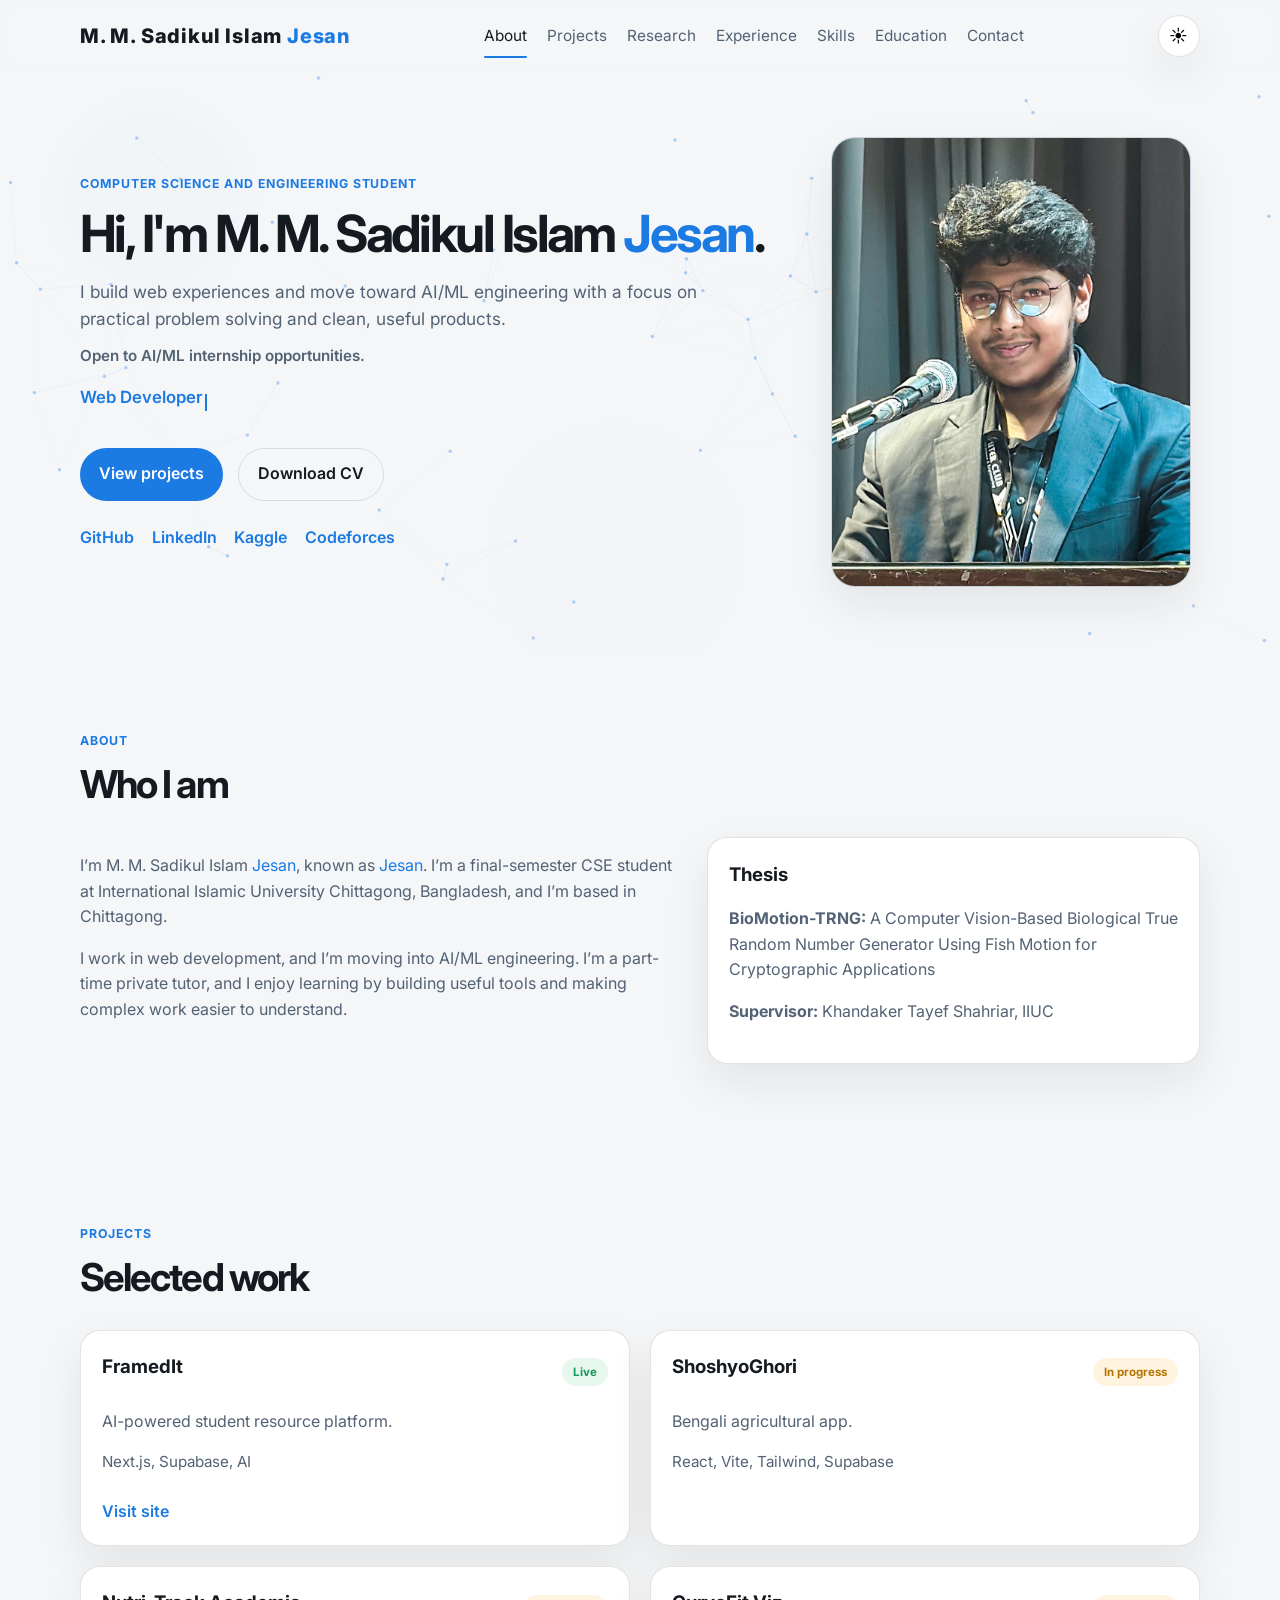
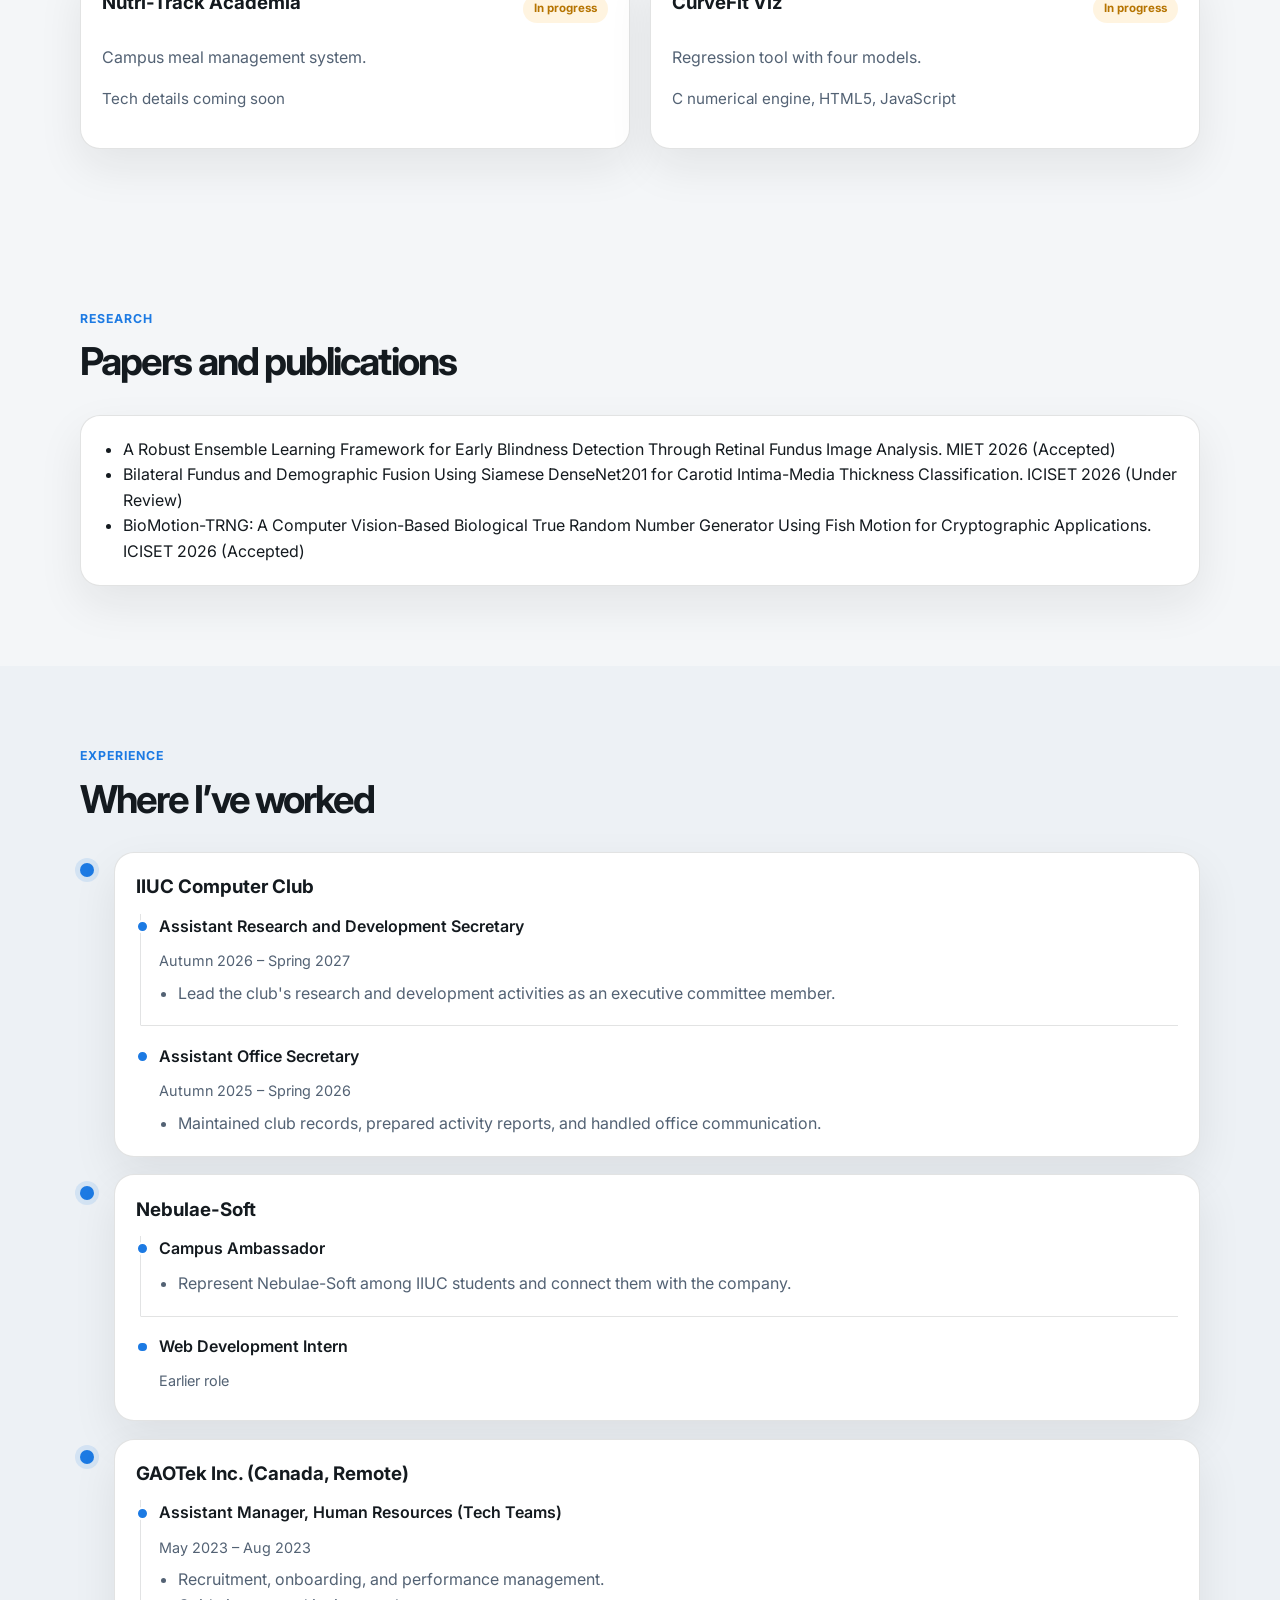
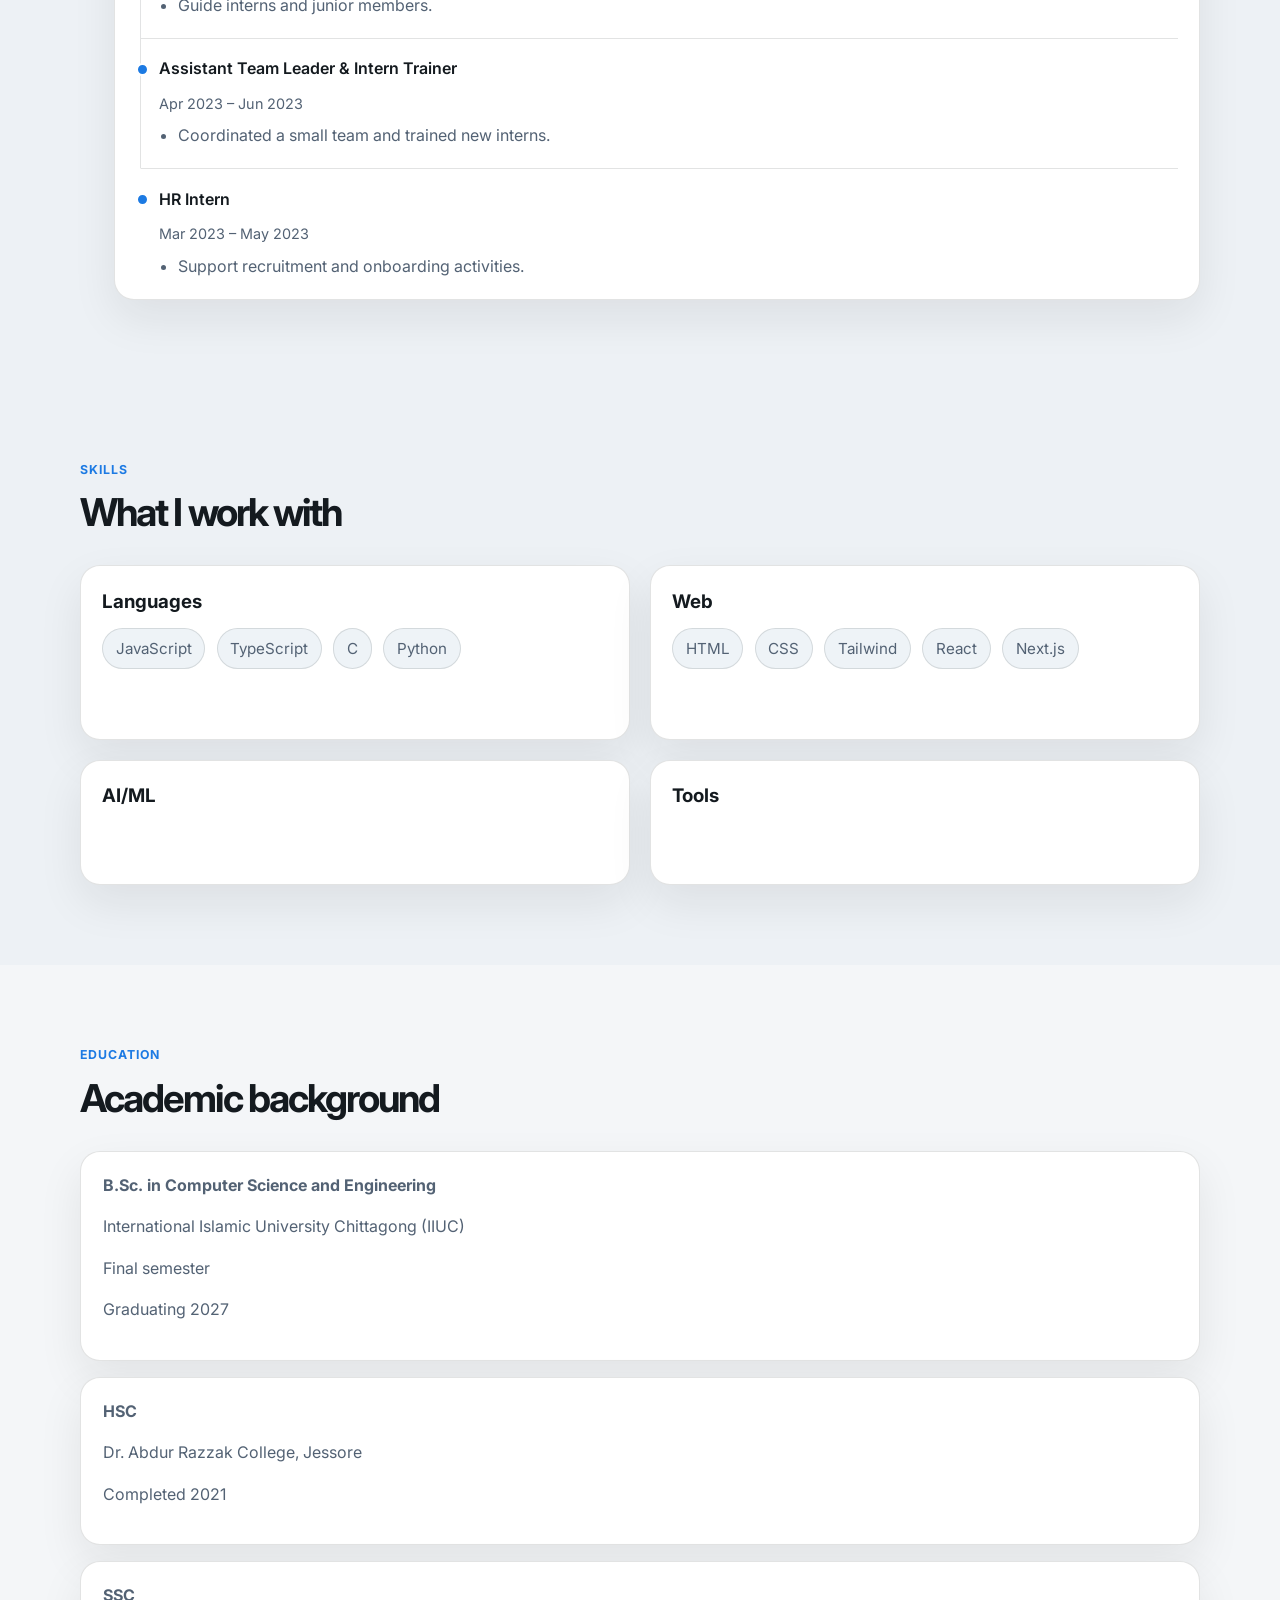
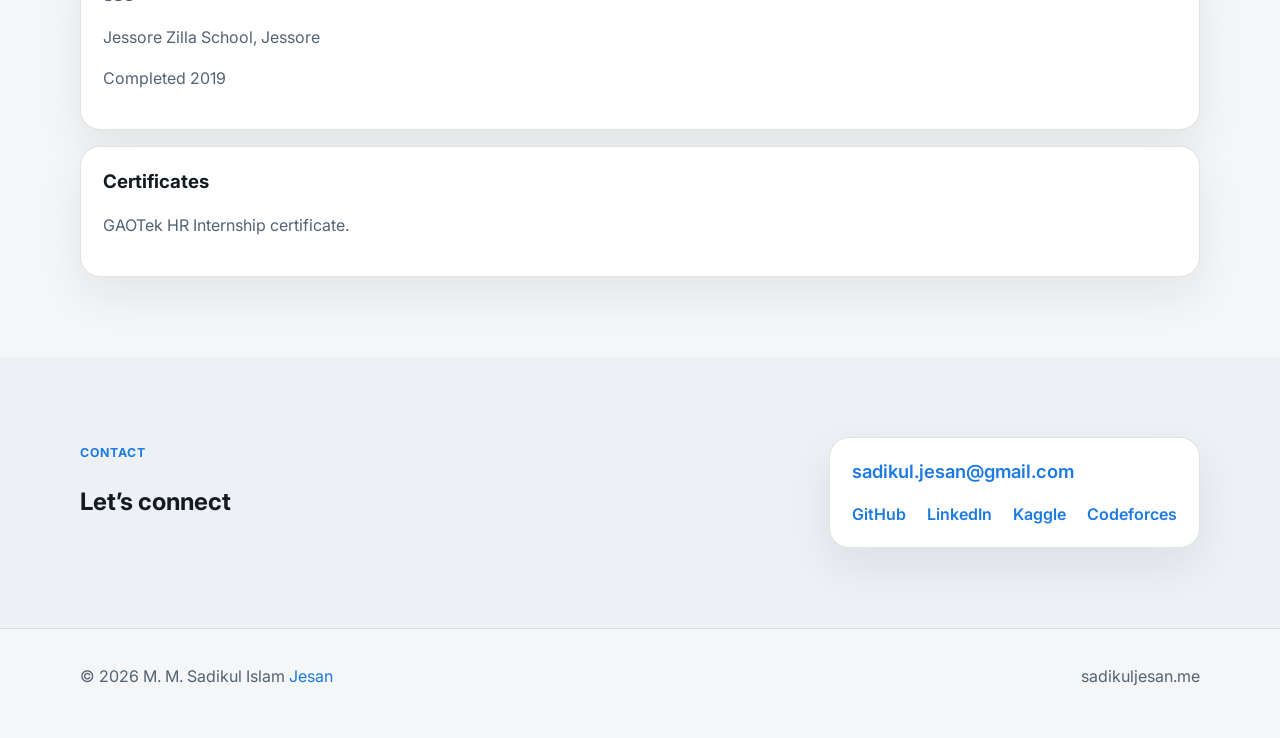
==== commit 08fade9c: "Add hero particle background animation Co-authored-by: Copilot <223556219+Copilot@users.noreply.gith" ====
--- a/index.html
+++ b/index.html
@@ -50,6 +50,7 @@
 
     <main>
       <section id="hero" class="hero section reveal-section">
+        <canvas class="particle-canvas" aria-hidden="true"></canvas>
         <div class="floating-orb orb-1" aria-hidden="true"></div>
         <div class="floating-orb orb-2" aria-hidden="true"></div>
         <div class="floating-orb orb-3" aria-hidden="true"></div>
@@ -173,7 +174,7 @@
         <div class="container">
           <div class="section-heading reveal">
             <p class="eyebrow">Research</p>
-            <h2>Research</h2>
+            <h2>Papers and publications</h2>
           </div>
 
           <div class="education-stack reveal">
@@ -200,23 +201,22 @@
               <div class="timeline-bullet" aria-hidden="true"></div>
               <div class="timeline-content">
                 <h3>IIUC Computer Club</h3>
-                <p class="role">Assistant Research and Development Secretary</p>
-                <p class="role-note">Autumn 2026 – Spring 2027</p>
-                <ul>
-                  <li>Executive committee member representing IIUC Computer Club.</li>
-                </ul>
-              </div>
-            </article>
-
-            <article class="timeline-item reveal-card">
-              <div class="timeline-bullet" aria-hidden="true"></div>
-              <div class="timeline-content">
-                <h3>IIUC Computer Club</h3>
-                <p class="role">Assistant Office Secretary</p>
-                <p class="role-note">Autumn 2025 – Spring 2026</p>
-                <ul>
-                  <li>Compile club records and activity reports, and handle office communication.</li>
-                </ul>
+                <div class="role-blocks">
+                  <div class="role-block">
+                    <p class="role">Assistant Research and Development Secretary</p>
+                    <p class="role-note">Autumn 2026 – Spring 2027</p>
+                    <ul>
+                      <li>Lead the club's research and development activities as an executive committee member.</li>
+                    </ul>
+                  </div>
+                  <div class="role-block">
+                    <p class="role">Assistant Office Secretary</p>
+                    <p class="role-note">Autumn 2025 – Spring 2026</p>
+                    <ul>
+                      <li>Maintained club records, prepared activity reports, and handled office communication.</li>
+                    </ul>
+                  </div>
+                </div>
               </div>
             </article>
 
@@ -224,53 +224,49 @@
               <div class="timeline-bullet" aria-hidden="true"></div>
               <div class="timeline-content">
                 <h3>Nebulae-Soft</h3>
-                <p class="role">Campus Ambassador</p>
-                <ul>
-                  <li>Represent Nebulae-Soft among IIUC students and connect them with the company.</li>
-                </ul>
+                <div class="role-blocks">
+                  <div class="role-block">
+                    <p class="role">Campus Ambassador</p>
+                    <ul>
+                      <li>Represent Nebulae-Soft among IIUC students and connect them with the company.</li>
+                    </ul>
+                  </div>
+                  <div class="role-block">
+                    <p class="role">Web Development Intern</p>
+                    <p class="role-note">Earlier role</p>
+                  </div>
+                </div>
               </div>
             </article>
 
             <article class="timeline-item reveal-card">
               <div class="timeline-bullet" aria-hidden="true"></div>
               <div class="timeline-content">
-                <h3>Nebulae-Soft</h3>
-                <p class="role">Web Development Intern</p>
-                <p class="role-note">Earlier role</p>
-              </div>
-            </article>
-
-            <article class="timeline-item reveal-card">
-              <div class="timeline-bullet" aria-hidden="true"></div>
-              <div class="timeline-content">
-                <h3>GAOTek Inc.</h3>
-                <p class="role">Assistant Manager, Human Resources (Tech Teams)</p>
-                <ul>
-                  <li>Recruitment, onboarding, and performance management.</li>
-                  <li>Guide interns and junior members.</li>
-                </ul>
-              </div>
-            </article>
-
-            <article class="timeline-item smaller-margin reveal-card">
-              <div class="timeline-bullet" aria-hidden="true"></div>
-              <div class="timeline-content">
-                <h3>GAOTek Inc.</h3>
-                <p class="role">Assistant Team Leader &amp; Intern Trainer</p>
-                <ul>
-                  <li>Coordinated a small team and trained new interns.</li>
-                </ul>
-              </div>
-            </article>
-
-            <article class="timeline-item smaller-margin reveal-card">
-              <div class="timeline-bullet" aria-hidden="true"></div>
-              <div class="timeline-content">
-                <h3>GAOTek Inc.</h3>
-                <p class="role">HR Intern</p>
-                <ul>
-                  <li>Support recruitment and onboarding activities.</li>
-                </ul>
+                <h3>GAOTek Inc. (Canada, Remote)</h3>
+                <div class="role-blocks">
+                  <div class="role-block">
+                    <p class="role">Assistant Manager, Human Resources (Tech Teams)</p>
+                    <p class="role-note">May 2023 – Aug 2023</p>
+                    <ul>
+                      <li>Recruitment, onboarding, and performance management.</li>
+                      <li>Guide interns and junior members.</li>
+                    </ul>
+                  </div>
+                  <div class="role-block">
+                    <p class="role">Assistant Team Leader &amp; Intern Trainer</p>
+                    <p class="role-note">Apr 2023 – Jun 2023</p>
+                    <ul>
+                      <li>Coordinated a small team and trained new interns.</li>
+                    </ul>
+                  </div>
+                  <div class="role-block">
+                    <p class="role">HR Intern</p>
+                    <p class="role-note">Mar 2023 – May 2023</p>
+                    <ul>
+                      <li>Support recruitment and onboarding activities.</li>
+                    </ul>
+                  </div>
+                </div>
               </div>
             </article>
           </div>
--- a/styles.css
+++ b/styles.css
@@ -177,7 +177,23 @@
   padding-bottom: 4rem;
 }
 
+.particle-canvas {
+  position: absolute;
+  inset: 0;
+  z-index: 0;
+  width: 100%;
+  height: 100%;
+  pointer-events: none;
+}
+
+.hero .floating-orb {
+  z-index: 1;
+  opacity: 0.06;
+}
+
 .hero-grid {
+  position: relative;
+  z-index: 2;
   display: grid;
   grid-template-columns: 1.3fr 0.7fr;
   gap: 2.5rem;
@@ -435,6 +451,43 @@
   padding: 1.2rem 1.3rem;
 }
 
+.role-blocks {
+  display: grid;
+}
+
+.role-block {
+  position: relative;
+  margin-left: 0.25rem;
+  padding: 0 0 1.2rem 1.15rem;
+  border-left: 1px solid var(--border);
+}
+
+.role-block:last-child {
+  padding-bottom: 0;
+  border-left-color: transparent;
+}
+
+.role-block + .role-block {
+  padding-top: 1.1rem;
+  border-top: 1px solid var(--border);
+}
+
+.role-block::before {
+  position: absolute;
+  top: 0.4rem;
+  left: -0.3rem;
+  width: 0.55rem;
+  height: 0.55rem;
+  border: 2px solid var(--panel);
+  border-radius: 50%;
+  background: var(--accent);
+  content: "";
+}
+
+.role-block + .role-block::before {
+  top: 1.5rem;
+}
+
 .role {
   margin: 0 0 0.6rem;
   font-weight: 600;
@@ -442,7 +495,7 @@
 }
 
 .role-note {
-  margin: 0;
+  margin: 0 0 0.55rem;
   color: var(--muted);
   font-size: 0.9rem;
 }
